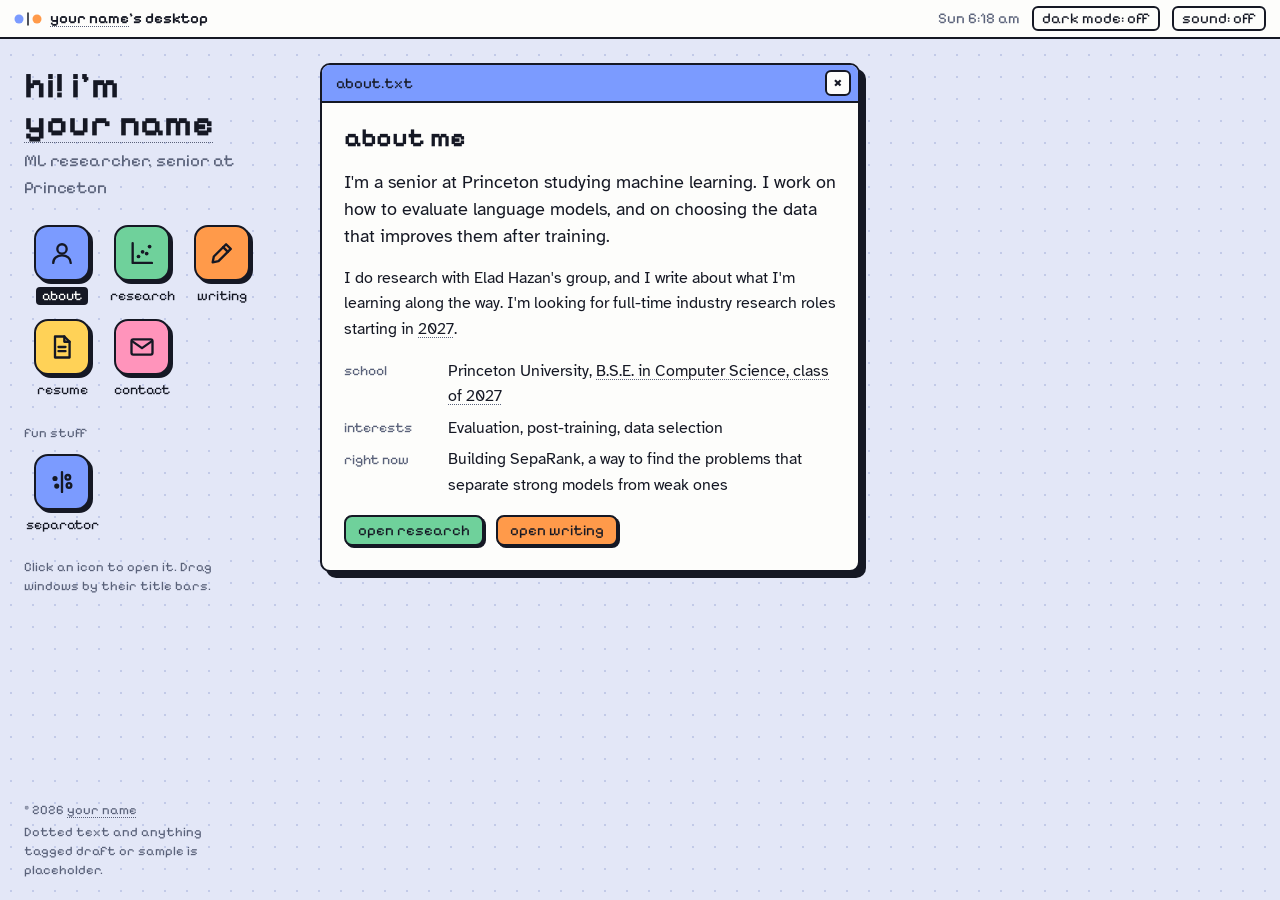
==== index.html @ 350a51b6 "Add files via upload" ====
<!DOCTYPE html>
<html lang="en">
<head>
<meta charset="utf-8">
<meta name="viewport" content="width=device-width, initial-scale=1">
<title>Personal research site</title>
<link rel="preconnect" href="https://fonts.googleapis.com">
<link rel="preconnect" href="https://fonts.gstatic.com" crossorigin>
<link href="https://fonts.googleapis.com/css2?family=Atkinson+Hyperlegible:ital,wght@0,400;0,700;1,400&family=Pixelify+Sans:wght@400..700&display=swap" rel="stylesheet">
<style>
:root {
  /* Plan: a small desktop. A menu bar on top, app icons down the left of a dotted
     wallpaper, and each section opens as a window you can drag, stack and close.
     Pixel type for the desktop's own chrome, a plain readable face inside windows.
     Chunky outlines and hard shadows; one tint per app. On phones the windows
     stack in a single column instead of floating. */
  --wall: #e3e7f7;
  --dot: #c2cae8;
  --window: #fdfdfb;
  --surface: #eceef7;
  --ink: #151824;
  --muted: #5a627a;
  --rule: #d6daea;
  --line: #151824;
  --shadow: #151824;
  /* App tints, the same in both themes; text on them is always --on-tint. */
  --blue: #7b9bff;
  --orange: #ff9a4a;
  --green: #6fd19b;
  --yellow: #ffd257;
  --pink: #ff94bb;
  --on-tint: #151824;
  --font-ui: "Pixelify Sans", ui-monospace, "SF Mono", Menlo, Consolas, monospace;
  --font-body: "Atkinson Hyperlegible", "Segoe UI", system-ui, -apple-system, sans-serif;
  --font-mono: ui-monospace, "SF Mono", Menlo, Consolas, monospace;
  color-scheme: light;
}
@media (prefers-color-scheme: dark) {
  :root:not([data-theme="light"]) {
    --wall: #14172b;
    --dot: #272c49;
    --window: #1e2238;
    --surface: #2a2f4b;
    --ink: #eceefa;
    --muted: #a5acc8;
    --rule: #363c5c;
    --line: #8a93c4;
    --shadow: #070916;
    color-scheme: dark;
  }
}
:root[data-theme="dark"] {
  --wall: #14172b;
  --dot: #272c49;
  --window: #1e2238;
  --surface: #2a2f4b;
  --ink: #eceefa;
  --muted: #a5acc8;
  --rule: #363c5c;
  --line: #8a93c4;
  --shadow: #070916;
  color-scheme: dark;
}

*, *::before, *::after { box-sizing: border-box; }
html { -webkit-text-size-adjust: 100%; }
body {
  margin: 0;
  min-height: 100%;
  display: flex;
  flex-direction: column;
  background-color: var(--wall);
  background-image: radial-gradient(var(--dot) 1.2px, transparent 1.4px);
  background-size: 22px 22px;
  color: var(--ink);
  font-family: var(--font-body);
  font-size: 1rem;
  line-height: 1.6;
}
[hidden] { display: none !important; }
h1, h2, h3 { margin: 0; text-wrap: balance; }
p { margin: 0; }
a { color: var(--ink); text-decoration: underline; text-decoration-color: var(--tint, var(--blue)); text-decoration-thickness: 2px; text-underline-offset: 0.2em; }
a:hover { text-decoration-thickness: 3px; }
a:focus-visible, button:focus-visible { outline: 3px solid var(--blue); outline-offset: 2px; border-radius: 4px; }
.ph { text-decoration: underline dotted var(--muted); text-decoration-thickness: 1px; text-underline-offset: 0.2em; }

/* ---------- Menu bar ---------- */
.menubar {
  flex: none;
  display: flex;
  flex-wrap: wrap;
  align-items: center;
  justify-content: space-between;
  gap: 0.375rem 1rem;
  padding: 0.375rem 0.875rem;
  background: var(--window);
  border-bottom: 2px solid var(--line);
  font-family: var(--font-ui);
  font-size: 0.9375rem;
  line-height: 1.4;
}
.menubar-left { display: flex; align-items: center; gap: 0.5rem; font-weight: 600; }
.menubar-right { display: flex; flex-wrap: wrap; align-items: center; gap: 0.375rem 0.75rem; }
.mark { flex: none; display: block; }
.mark .weak { fill: var(--blue); }
.mark .strong { fill: var(--orange); }
.mark line { stroke: var(--ink); stroke-width: 1.5; }
.clock { display: none; color: var(--muted); font-variant-numeric: tabular-nums; }
.toggle {
  font: inherit;
  color: var(--ink);
  background: var(--window);
  border: 2px solid var(--line);
  border-radius: 6px;
  padding: 0 0.5rem;
  cursor: pointer;
}
.toggle[aria-pressed="true"] { background: var(--yellow); color: var(--on-tint); }

/* ---------- Desktop ---------- */
.desktop { flex: 1 0 auto; display: flex; flex-direction: column; gap: 1.25rem; padding-bottom: 2rem; }
.home { order: -100000; display: flex; flex-direction: column; gap: 1.5rem; padding: 1.5rem 1.25rem 0.25rem; }
.hello { display: flex; flex-direction: column; gap: 0.25rem; }
.hello h1 { font-family: var(--font-ui); font-size: 2.25rem; font-weight: 700; line-height: 1.05; }
.hello p { font-family: var(--font-ui); font-size: 1.0625rem; color: var(--muted); }
.icon-group { display: flex; flex-direction: column; gap: 0.625rem; }
.group-label { font-family: var(--font-ui); font-size: 0.8125rem; color: var(--muted); }
.icons { display: grid; grid-template-columns: repeat(3, 4.75rem); gap: 0.875rem 0.25rem; }
.icon {
  display: flex;
  flex-direction: column;
  align-items: center;
  gap: 0.375rem;
  text-decoration: none;
  font-family: var(--font-ui);
  font-size: 0.875rem;
  line-height: 1.3;
}
.icon-tile {
  width: 3.5rem;
  height: 3.5rem;
  display: grid;
  place-items: center;
  background: var(--tint);
  color: var(--on-tint);
  border: 2px solid var(--line);
  border-radius: 14px;
  box-shadow: 3px 3px 0 var(--shadow);
  transition: transform 80ms, box-shadow 80ms;
}
.icon-tile svg { display: block; fill: none; stroke: currentColor; stroke-width: 2; stroke-linecap: round; stroke-linejoin: round; }
.icon-tile svg .solid { fill: currentColor; stroke: none; }
.icon:hover .icon-tile { transform: translate(-1px, -1px); box-shadow: 4px 4px 0 var(--shadow); }
.icon:active .icon-tile { transform: translate(2px, 2px); box-shadow: 1px 1px 0 var(--shadow); }
.icon-label { padding: 0 0.375rem; border-radius: 4px; }
.icon.is-open .icon-label { background: var(--ink); color: var(--window); }
.hint, .home-foot { font-family: var(--font-ui); font-size: 0.8125rem; line-height: 1.45; color: var(--muted); }
.home-foot { display: flex; flex-direction: column; gap: 0.25rem; }
.desk-only { display: none; }

.t-blue { --tint: var(--blue); }
.t-orange { --tint: var(--orange); }
.t-green { --tint: var(--green); }
.t-yellow { --tint: var(--yellow); }
.t-pink { --tint: var(--pink); }

/* ---------- Windows ---------- */
.window {
  flex: none;
  display: flex;
  flex-direction: column;
  margin: 0 1rem;
  background: var(--window);
  border: 2px solid var(--line);
  border-radius: 10px;
  box-shadow: 5px 5px 0 var(--shadow);
  overflow: hidden;
  scroll-margin-top: 0.75rem;
}
.window:focus { outline: none; }
.titlebar {
  flex: none;
  display: flex;
  align-items: center;
  justify-content: space-between;
  gap: 0.75rem;
  padding: 0.3125rem 0.4375rem 0.3125rem 0.875rem;
  background: var(--surface);
  color: var(--muted);
  border-bottom: 2px solid var(--line);
  font-family: var(--font-ui);
  font-size: 0.9375rem;
  line-height: 1.4;
  user-select: none;
  -webkit-user-select: none;
}
.window.is-active .titlebar { background: var(--tint, var(--blue)); color: var(--on-tint); }
.titlebar-title { min-width: 0; overflow-wrap: anywhere; }
.close {
  flex: none;
  width: 1.625rem;
  height: 1.625rem;
  display: grid;
  place-items: center;
  font-family: var(--font-ui);
  font-size: 1rem;
  font-weight: 700;
  line-height: 1;
  color: var(--ink);
  background: var(--window);
  border: 2px solid var(--line);
  border-radius: 6px;
  cursor: pointer;
}
.close:hover { background: var(--pink); color: var(--on-tint); }
.window-body {
  min-height: 0;
  overflow: auto;
  display: flex;
  flex-direction: column;
  gap: 1rem;
  padding: 1.25rem 1.375rem 1.5rem;
}
@keyframes pop { from { transform: scale(0.96); } to { transform: scale(1); } }
.window.pop { animation: pop 140ms ease-out; }

/* Inside windows */
.win-title { font-family: var(--font-ui); font-size: 1.625rem; font-weight: 700; line-height: 1.15; }
.lede { font-size: 1.125rem; line-height: 1.5; }
.meta { font-family: var(--font-ui); font-size: 0.875rem; line-height: 1.4; color: var(--muted); font-variant-numeric: tabular-nums; }
.section-label { font-family: var(--font-ui); font-size: 0.875rem; font-weight: 600; color: var(--muted); margin-top: 0.5rem; }
.tag {
  display: inline-block;
  font-family: var(--font-ui);
  font-size: 0.75rem;
  font-weight: 400;
  line-height: 1.4;
  color: var(--on-tint);
  background: var(--yellow);
  border-radius: 4px;
  padding: 0 0.375rem;
  vertical-align: 0.15em;
  margin-left: 0.25rem;
}
.facts { display: grid; grid-template-columns: 5.5rem minmax(0, 1fr); gap: 0.375rem 1rem; margin: 0; }
.facts dt { font-family: var(--font-ui); font-size: 0.875rem; color: var(--muted); padding-top: 0.1em; }
.facts dd { margin: 0; }
.entries { list-style: none; margin: 0; padding: 0; display: flex; flex-direction: column; }
.entry { display: flex; flex-direction: column; gap: 0.25rem; padding: 0.875rem 0; border-top: 2px dotted var(--rule); }
.entry:last-child { padding-bottom: 0; }
.entry-title { font-size: 1.0625rem; font-weight: 700; line-height: 1.35; }
.entry-text { color: var(--muted); line-height: 1.5; }
.entry ul { margin: 0.125rem 0 0; padding-left: 1.125rem; display: flex; flex-direction: column; gap: 0.25rem; line-height: 1.5; }
.entry-links { display: flex; flex-wrap: wrap; gap: 0.25rem 1rem; font-family: var(--font-ui); font-size: 0.875rem; color: var(--muted); }
.actions { display: flex; flex-wrap: wrap; align-items: center; gap: 0.625rem 0.75rem; }
.btn {
  display: inline-block;
  font-family: var(--font-ui);
  font-size: 0.9375rem;
  line-height: 1.4;
  color: var(--on-tint);
  background: var(--tint);
  border: 2px solid var(--line);
  border-radius: 8px;
  box-shadow: 2px 2px 0 var(--shadow);
  padding: 0.1875rem 0.75rem;
  text-decoration: none;
  cursor: pointer;
}
.btn:active { transform: translate(2px, 2px); box-shadow: none; }
.email { font-family: var(--font-mono); font-size: 1rem; overflow-wrap: anywhere; }

/* Posts */
.prose { display: flex; flex-direction: column; gap: 1rem; font-size: 1.0625rem; max-width: 38rem; }
.prose h2 { font-family: var(--font-ui); font-size: 1.25rem; font-weight: 700; line-height: 1.25; margin-top: 0.5rem; }
.prose ul, .prose ol { margin: 0; padding-left: 1.25rem; display: flex; flex-direction: column; gap: 0.25rem; }
.prose blockquote { margin: 0; padding-left: 1rem; border-left: 3px solid var(--tint); font-style: italic; }
.prose code { font-family: var(--font-mono); font-size: 0.875em; background: var(--surface); padding: 0.1em 0.35em; border-radius: 4px; }
.prose pre { margin: 0; padding: 0.875rem 1rem; background: var(--surface); border: 2px solid var(--rule); border-radius: 8px; overflow-x: auto; font-size: 0.8125rem; line-height: 1.6; }
.prose pre code { background: none; padding: 0; font-size: inherit; }

/* Separation plot */
.figure { margin: 0; display: flex; flex-direction: column; gap: 0.75rem; }
.figure canvas { display: block; width: 100%; height: 220px; }
.figure figcaption { color: var(--muted); line-height: 1.5; }
.legend { display: flex; flex-wrap: wrap; gap: 0.25rem 1rem; font-family: var(--font-ui); font-size: 0.875rem; color: var(--muted); list-style: none; margin: 0; padding: 0; }
.legend li { display: flex; align-items: center; gap: 0.375rem; }
.legend li::before { content: ""; width: 0.625rem; height: 0.625rem; border-radius: 50%; background: var(--blue); }
.legend li.strong::before { background: var(--orange); }

/* ---------- Wide screens: windows float ---------- */
@media (min-width: 760px) {
  html, body { height: 100%; }
  .desktop { flex: 1 1 0; min-height: 0; position: relative; display: block; padding: 0; overflow: hidden; }
  .clock { display: inline; }
  .home { position: absolute; top: 0; left: 0; bottom: 0; width: 17rem; padding: 1.75rem 1.5rem 1.25rem; }
  .home-foot { margin-top: auto; }
  .desk-only { display: inline; }
  .window { position: absolute; top: 28px; left: 300px; width: 540px; margin: 0; box-shadow: 6px 6px 0 var(--shadow); }
  .titlebar { cursor: grab; touch-action: none; }
  .titlebar:active { cursor: grabbing; }
}
@media (prefers-reduced-motion: reduce) {
  .window.pop { animation: none; }
  .icon-tile { transition: none; }
}
</style>
</head>
<body>

<header class="menubar">
  <div class="menubar-left">
    <svg class="mark" width="28" height="14" viewBox="0 0 28 14" aria-hidden="true">
      <circle class="weak" cx="5" cy="7" r="4.5"/>
      <line x1="14" y1="0.5" x2="14" y2="13.5"/>
      <circle class="strong" cx="23" cy="7" r="4.5"/>
    </svg>
    <span><span class="ph">your name</span>'s desktop</span>
  </div>
  <div class="menubar-right">
    <span class="clock" id="clock"></span>
    <button class="toggle" id="theme-toggle" type="button" aria-pressed="false">dark mode: <span data-state>off</span></button>
    <button class="toggle" id="sound-toggle" type="button" aria-pressed="false">sound: <span data-state>off</span></button>
  </div>
</header>

<main class="desktop" id="desktop">

  <!-- ============ HOME: greeting and app icons ============ -->
  <div class="home">
    <div class="hello">
      <h1>hi! i'm <span class="ph">your name</span></h1>
      <p>ML researcher, senior at Princeton</p>
    </div>

    <nav class="icons" aria-label="Open a window">
      <a class="icon t-blue" href="#about" data-open="about">
        <span class="icon-tile"><svg width="28" height="28" viewBox="0 0 24 24" aria-hidden="true"><circle cx="12" cy="8.5" r="4"/><path d="M4.5 20.5c0-4 3.4-6.5 7.5-6.5s7.5 2.5 7.5 6.5"/></svg></span>
        <span class="icon-label">about</span>
      </a>
      <a class="icon t-green" href="#research" data-open="research">
        <span class="icon-tile"><svg width="28" height="28" viewBox="0 0 24 24" aria-hidden="true"><path d="M4 3.5v17h16.5"/><circle class="solid" cx="9" cy="15" r="1.6"/><circle class="solid" cx="12.5" cy="11" r="1.6"/><circle class="solid" cx="16" cy="12.5" r="1.6"/><circle class="solid" cx="18.5" cy="6.5" r="1.6"/></svg></span>
        <span class="icon-label">research</span>
      </a>
      <a class="icon t-orange" href="#writing" data-open="writing">
        <span class="icon-tile"><svg width="28" height="28" viewBox="0 0 24 24" aria-hidden="true"><path d="M15.5 4.5l4 4L9 19l-5 1 1-5z"/><path d="M13 7l4 4"/></svg></span>
        <span class="icon-label">writing</span>
      </a>
      <a class="icon t-yellow" href="#resume" data-open="resume">
        <span class="icon-tile"><svg width="28" height="28" viewBox="0 0 24 24" aria-hidden="true"><path d="M6 3h8l4.5 4.5V21H6z"/><path d="M14 3v4.5h4.5"/><path d="M9 12h6M9 15.5h6"/></svg></span>
        <span class="icon-label">resume</span>
      </a>
      <a class="icon t-pink" href="#contact" data-open="contact">
        <span class="icon-tile"><svg width="28" height="28" viewBox="0 0 24 24" aria-hidden="true"><rect x="3" y="5.5" width="18" height="13" rx="1.5"/><path d="M3.5 7l8.5 6 8.5-6"/></svg></span>
        <span class="icon-label">contact</span>
      </a>
    </nav>

    <div class="icon-group">
      <p class="group-label">fun stuff</p>
      <nav class="icons" aria-label="Open something fun">
        <a class="icon t-blue" href="#separator" data-open="separator">
          <span class="icon-tile"><svg width="28" height="28" viewBox="0 0 24 24" aria-hidden="true"><circle class="solid" cx="6" cy="9" r="2.2"/><circle class="solid" cx="7.5" cy="15.5" r="2.2"/><path d="M12 3.5v17"/><circle cx="17" cy="8" r="2"/><circle cx="18" cy="15" r="2"/></svg></span>
          <span class="icon-label">separator</span>
        </a>
      </nav>
    </div>

    <p class="hint">Click an icon to open it.<span class="desk-only"> Drag windows by their title bars.</span></p>

    <footer class="home-foot">
      <p>© 2026 <span class="ph">your name</span></p>
      <p>Dotted text and anything tagged draft or sample is placeholder.</p>
    </footer>
  </div>

  <!-- ============ WINDOWS ============
       Each <section class="window"> is one window. data-window is its name (and its link,
       like #research), data-title is the text in its title bar, and data-x / data-y / data-w
       are where it first opens on a wide screen. -->

  <section class="window t-blue" data-window="about" data-title="about.txt" data-x="320" data-y="24" data-w="540">
    <h2 class="win-title">about me</h2>
    <p class="lede">I'm a senior at Princeton studying machine learning. I work on how to evaluate language models, and on choosing the data that improves them after training.</p>
    <p>I do research with Elad Hazan's group, and I write about what I'm learning along the way. I'm looking for full-time industry research roles starting in <span class="ph">2027</span>.</p>
    <dl class="facts">
      <dt>school</dt>
      <dd>Princeton University, <span class="ph">B.S.E. in Computer Science, class of 2027</span></dd>
      <dt>interests</dt>
      <dd>Evaluation, post-training, data selection</dd>
      <dt>right now</dt>
      <dd>Building SepaRank, a way to find the problems that separate strong models from weak ones</dd>
    </dl>
    <p class="actions">
      <a class="btn t-green" href="#research" data-open="research">open research</a>
      <a class="btn t-orange" href="#writing" data-open="writing">open writing</a>
    </p>
  </section>

  <!-- To add a project or paper, copy one <li class="entry"> block and edit it. -->
  <section class="window t-green" data-window="research" data-title="research" data-x="384" data-y="100" data-w="600">
    <h2 class="win-title">research</h2>
    <p>I'm interested in evaluation and post-training: how we measure what a model can do, and how we pick the data that makes it better.</p>
    <ul class="entries">
      <li class="entry">
        <p class="meta">2026, ongoing</p>
        <h3 class="entry-title">SepaRank: ranking problems by how well they separate models <span class="tag">draft</span></h3>
        <p class="meta"><span class="ph">Your Name</span>, advised by Elad Hazan · Princeton University</p>
        <p class="entry-text">A proposer model writes problems, and each one is scored by how sharply it separates stronger models from weaker ones. I'm testing whether fine-tuning a small open-weight model on the high-separation problems beats fine-tuning on randomly chosen ones.</p>
        <p class="entry-links"><span class="ph">writeup</span><span class="ph">code</span><a href="#separator" data-open="separator">see it move</a></p>
      </li>
      <li class="entry">
        <p class="meta"><span class="ph">2027</span></p>
        <h3 class="entry-title"><span class="ph">Senior thesis title</span> <span class="tag">draft</span></h3>
        <p class="meta"><span class="ph">Your Name</span> · Senior thesis, Princeton University</p>
        <p class="entry-text"><span class="ph">One or two sentences on the question, what you did, and what you found.</span></p>
        <p class="entry-links"><span class="ph">pdf</span><span class="ph">code</span></p>
      </li>
    </ul>
  </section>

  <!-- The list fills itself in from the <article data-post> blocks further down. -->
  <section class="window t-orange" data-window="writing" data-title="writing" data-x="416" data-y="138" data-w="560">
    <h2 class="win-title">writing</h2>
    <p>Notes on AI research, mostly evaluation, training data, and things I got wrong the first time.</p>
    <ul class="entries" data-post-list></ul>
  </section>

  <section class="window t-yellow" data-window="resume" data-title="resume" data-x="352" data-y="62" data-w="620">
    <h2 class="win-title">resume</h2>
    <p class="meta">Last updated November 2026</p>

    <h3 class="section-label">education</h3>
    <ul class="entries">
      <li class="entry">
        <p class="meta"><span class="ph">2023 to 2027</span></p>
        <p class="entry-title">Princeton University</p>
        <p class="entry-text"><span class="ph">B.S.E. in Computer Science</span>. <span class="ph">Relevant coursework, honors, GPA if you want it shown.</span></p>
      </li>
    </ul>

    <h3 class="section-label">research</h3>
    <ul class="entries">
      <li class="entry">
        <p class="meta"><span class="ph">2026 to now</span></p>
        <p class="entry-title">Undergraduate researcher, Hazan group <span class="tag">draft</span></p>
        <p class="entry-text">Princeton University, advised by Elad Hazan</p>
        <ul>
          <li>Designed SepaRank, a method that scores generated problems by how well they separate strong models from weak ones.</li>
          <li>Running fine-tuning experiments that compare high-separation problems against a random baseline on a small open-weight model.</li>
        </ul>
      </li>
    </ul>

    <h3 class="section-label">experience</h3>
    <ul class="entries">
      <li class="entry">
        <p class="meta"><span class="ph">Summer 2026</span></p>
        <p class="entry-title"><span class="ph">Role, Company</span> <span class="tag">draft</span></p>
        <ul>
          <li><span class="ph">What you built and what it changed, with a number if you have one.</span></li>
          <li><span class="ph">A second line only if it adds something new.</span></li>
        </ul>
      </li>
    </ul>

    <h3 class="section-label">skills</h3>
    <dl class="facts">
      <dt>languages</dt>
      <dd><span class="ph">Python, C++, SQL</span></dd>
      <dt>ML</dt>
      <dd><span class="ph">PyTorch, fine-tuning open-weight models, evaluation harnesses</span></dd>
    </dl>
  </section>

  <section class="window t-pink" data-window="contact" data-title="contact" data-x="640" data-y="214" data-w="420">
    <h2 class="win-title">say hi</h2>
    <p>The best way to reach me is email. I'm happy to talk about research, roles, or anything I've written.</p>
    <p class="email" id="email-text"><span class="ph">you@princeton.edu</span></p>
    <p class="actions">
      <button class="btn" id="copy-email" type="button">copy email</button>
      <span class="meta" id="copy-status" role="status"></span>
    </p>
    <dl class="facts">
      <dt>elsewhere</dt>
      <dd><span class="ph">GitHub</span> · <span class="ph">Google Scholar</span> · <span class="ph">LinkedIn</span></dd>
    </dl>
  </section>

  <section class="window t-blue" data-window="separator" data-title="separator.app" data-x="448" data-y="176" data-w="580">
    <h2 class="win-title">what a good problem does</h2>
    <figure class="figure">
      <canvas id="sep-canvas" role="img" aria-label="A strip plot. Each dot is a model, placed by its score on one problem. The dots start mixed together, then the weak models move to the low end and the strong models to the high end."></canvas>
      <figcaption>One dot per model, placed by its score on a single problem. A weak problem leaves everyone mixed together. A good one pulls the two groups apart, and that gap is what SepaRank ranks by.</figcaption>
    </figure>
    <div class="actions">
      <button class="btn" id="sep-replay" type="button">mix them again</button>
      <ul class="legend">
        <li>weak models</li>
        <li class="strong">strong models</li>
      </ul>
    </div>
  </section>

  <!-- ============ BLOG POSTS ============
       To publish a post, copy one <article> block, then change:
         data-post     a short name with letters, digits and hyphens (it becomes the link
                       and the window's file name)
         data-date     YYYY-MM-DD
         data-summary  the one line shown in the writing window
       Write the post inside <div class="prose">. Newest posts sort to the top by date.
       Remove data-sample when the post is real. -->

  <article class="window t-orange" data-post="why-this-blog" data-date="2026-11-23" data-sample
           data-summary="What I plan to write about here, and why I'm doing it in public.">
    <h2 class="win-title">Why I'm starting this blog</h2>
    <div class="prose">
      <p>This is a sample post. Replace it with your own first post.</p>
      <p>A good opener says what you'll write about and who it's for. For a research blog that could be experiment notes, paper readings, or the questions you keep coming back to.</p>
      <p>Keep the first one short. The second post is the hard one.</p>
    </div>
  </article>

  <article class="window t-orange" data-post="formatting-sample" data-date="2026-11-20" data-sample
           data-summary="Headings, lists, quotes and code, so you can see how a post will look.">
    <h2 class="win-title">A formatting sample</h2>
    <div class="prose">
      <p>This sample shows everything a post can contain. Paragraphs are set for reading, with <a href="#research" data-open="research">links</a>, <em>emphasis</em> and inline code like <code>model.eval()</code>.</p>

      <h2>A section heading</h2>
      <p>Lists work for steps or short sets of points:</p>
      <ul>
        <li>State the question in one sentence.</li>
        <li>Show the baseline before the result.</li>
        <li>Say what the experiment does not show.</li>
      </ul>

      <blockquote><p>Quotes sit behind a colored rule, in italics.</p></blockquote>

      <h2>Code</h2>
      <p>Code blocks scroll sideways and never break the window:</p>
<pre><code>def separation(scores_strong, scores_weak):
    """How much better strong models do on one problem."""
    return scores_strong.mean() - scores_weak.mean()

ranked = sorted(problems, key=lambda p: separation(*p.scores), reverse=True)</code></pre>
      <p>That's the whole toolkit.</p>
    </div>
  </article>

</main>

<script>
/* ---------- The desktop: posts, windows, menu bar ---------- */
(function () {
  var desk = document.getElementById('desktop');
  var wide = window.matchMedia('(min-width: 760px)');
  var MONTHS = ['Jan', 'Feb', 'Mar', 'Apr', 'May', 'Jun', 'Jul', 'Aug', 'Sep', 'Oct', 'Nov', 'Dec'];
  function formatDate(iso) {
    var p = iso.split('-');
    return MONTHS[Number(p[1]) - 1] + ' ' + Number(p[2]) + ', ' + p[0];
  }
  function clamp(x, a, b) { return x < a ? a : x > b ? b : x; }
  function el(tag, className, text) {
    var node = document.createElement(tag);
    if (className) node.className = className;
    if (text != null) node.textContent = text;
    return node;
  }

  /* Sound: tiny synthesized blips, off until the visitor turns them on. */
  var audio = null, soundOn = false;
  function tone(freq, start, length) {
    var osc = audio.createOscillator(), gain = audio.createGain(), t = audio.currentTime + start;
    osc.type = 'square';
    osc.frequency.value = freq;
    gain.gain.setValueAtTime(0.03, t);
    gain.gain.exponentialRampToValueAtTime(0.0001, t + length);
    osc.connect(gain); gain.connect(audio.destination);
    osc.start(t); osc.stop(t + length + 0.02);
  }
  function blip(kind) {
    if (!soundOn || !audio) return;
    try {
      if (kind === 'open') { tone(523, 0, 0.07); tone(784, 0.06, 0.09); }
      else if (kind === 'close') { tone(659, 0, 0.06); tone(440, 0.05, 0.09); }
      else tone(660, 0, 0.05);
    } catch (e) {}
  }

  /* Posts become windows named post-<name>, and fill the writing list. */
  var posts = Array.prototype.slice.call(document.querySelectorAll('article[data-post]')).map(function (node, i) {
    var slug = node.getAttribute('data-post');
    var title = node.querySelector('.win-title');
    node.setAttribute('data-window', 'post-' + slug);
    node.setAttribute('data-title', slug + '.txt');
    node.setAttribute('data-x', 480 + (i % 4) * 32);
    node.setAttribute('data-y', 43 + (i % 4) * 38);
    node.setAttribute('data-w', 620);
    var date = el('p', 'meta', formatDate(node.getAttribute('data-date')));
    title.parentNode.insertBefore(date, title.nextSibling);
    return {
      slug: slug,
      date: node.getAttribute('data-date'),
      title: title.textContent,
      summary: node.getAttribute('data-summary') || '',
      sample: node.hasAttribute('data-sample')
    };
  }).sort(function (a, b) { return a.date < b.date ? 1 : a.date > b.date ? -1 : 0; });

  Array.prototype.forEach.call(document.querySelectorAll('[data-post-list]'), function (list) {
    posts.forEach(function (post) {
      var li = el('li', 'entry');
      li.appendChild(el('p', 'meta', formatDate(post.date)));
      var title = el('p', 'entry-title');
      var link = el('a', null, post.title);
      link.href = '#post-' + post.slug;
      link.setAttribute('data-open', 'post-' + post.slug);
      title.appendChild(link);
      if (post.sample) { title.appendChild(document.createTextNode(' ')); title.appendChild(el('span', 'tag', 'sample')); }
      li.appendChild(title);
      li.appendChild(el('p', 'entry-text', post.summary));
      list.appendChild(li);
    });
  });

  /* Give every window a title bar with a close button. */
  var windows = Array.prototype.slice.call(document.querySelectorAll('.window'));
  var byName = {};
  var zTop = 10, openCount = 0;

  windows.forEach(function (win) {
    var name = win.getAttribute('data-window');
    var titleText = win.getAttribute('data-title') || name;
    byName[name] = win;

    var body = el('div', 'window-body');
    while (win.firstChild) body.appendChild(win.firstChild);
    var bar = el('header', 'titlebar');
    bar.appendChild(el('span', 'titlebar-title', titleText));
    var close = el('button', 'close', '×');
    close.type = 'button';
    close.setAttribute('aria-label', 'Close ' + titleText);
    bar.appendChild(close);
    win.appendChild(bar);
    win.appendChild(body);
    win.setAttribute('role', 'region');
    win.setAttribute('aria-label', titleText);
    win.tabIndex = -1;
    win.hidden = true;

    close.addEventListener('click', function () { closeWindow(win); });
    win.addEventListener('pointerdown', function () { bringToFront(win); });

    // Drag by the title bar (wide screens only).
    bar.addEventListener('pointerdown', function (e) {
      if (!wide.matches || e.target === close || e.button > 0) return;
      var box = win.getBoundingClientRect(), area = desk.getBoundingClientRect();
      var dx = e.clientX - box.left, dy = e.clientY - box.top;
      try { bar.setPointerCapture(e.pointerId); } catch (err) {}
      function move(ev) {
        win._x = clamp(ev.clientX - area.left - dx, 80 - box.width, area.width - 80);
        win._y = clamp(ev.clientY - area.top - dy, 0, area.height - 40);
        win.style.left = win._x + 'px';
        win.style.top = win._y + 'px';
      }
      function end() {
        bar.removeEventListener('pointermove', move);
        bar.removeEventListener('pointerup', end);
        bar.removeEventListener('pointercancel', end);
        layout(win);
      }
      bar.addEventListener('pointermove', move);
      bar.addEventListener('pointerup', end);
      bar.addEventListener('pointercancel', end);
    });
  });

  // Position and size a window for the current screen.
  function layout(win) {
    if (!wide.matches) {
      win.style.left = win.style.top = win.style.width = win.style.maxHeight = '';
      return;
    }
    var areaW = desk.clientWidth, areaH = desk.clientHeight;
    var w = Math.min(Number(win.getAttribute('data-w')) || 540, areaW - 290);
    if (win._x == null) {
      win._x = clamp(Number(win.getAttribute('data-x')) || 320, 274, Math.max(274, areaW - w - 16));
      win._y = Math.min(Number(win.getAttribute('data-y')) || 28, Math.max(8, areaH - 280));
    }
    win.style.width = w + 'px';
    win.style.left = win._x + 'px';
    win.style.top = win._y + 'px';
    win.style.maxHeight = Math.max(220, areaH - win._y - 14) + 'px';
  }

  function bringToFront(win) {
    win.style.zIndex = ++zTop;
    windows.forEach(function (w) { w.classList.toggle('is-active', w === win); });
  }

  function markIcons() {
    Array.prototype.forEach.call(document.querySelectorAll('.icon[data-open]'), function (icon) {
      var win = byName[icon.getAttribute('data-open')];
      icon.classList.toggle('is-open', !!win && !win.hidden);
    });
  }

  function openWindow(name, quiet) {
    var win = byName[name];
    if (!win) return false;
    var wasClosed = win.hidden;
    win.hidden = false;
    win.style.order = -(++openCount);     // on phones, the newest window sits on top
    layout(win);
    bringToFront(win);
    markIcons();
    if (wasClosed) {
      win.classList.remove('pop');
      void win.offsetWidth;
      win.classList.add('pop');
      if (!quiet) blip('open');
    }
    if (!quiet) {
      if (!wide.matches) win.scrollIntoView({ block: 'start' });
      win.focus({ preventScroll: true });
    }
    return true;
  }

  function closeWindow(win) {
    win.hidden = true;
    win.classList.remove('is-active');
    blip('close');
    var rest = windows.filter(function (w) { return !w.hidden; })
      .sort(function (a, b) { return (Number(b.style.zIndex) || 0) - (Number(a.style.zIndex) || 0); });
    if (rest[0]) bringToFront(rest[0]);
    markIcons();
  }

  // Icons and in-window links open windows.
  document.addEventListener('click', function (e) {
    var trigger = e.target.closest ? e.target.closest('[data-open]') : null;
    if (!trigger) return;
    var name = trigger.getAttribute('data-open');
    if (!byName[name]) return;
    e.preventDefault();
    openWindow(name);
    if (location.hash !== '#' + name) location.hash = name;
  });
  window.addEventListener('hashchange', function () {
    var name = location.hash.replace('#', '');
    var win = byName[name];
    if (win && win.hidden) openWindow(name);
  });
  document.addEventListener('keydown', function (e) {
    if (e.key !== 'Escape') return;
    var active = windows.filter(function (w) { return !w.hidden && w.classList.contains('is-active'); })[0];
    if (active) closeWindow(active);
  });

  function relayoutAll() { windows.forEach(function (w) { if (!w.hidden) layout(w); }); }
  window.addEventListener('resize', relayoutAll);

  // Start with the about window open, plus whichever window the link names.
  openWindow('about', true);
  var linked = location.hash.replace('#', '');
  if (linked && linked !== 'about') openWindow(linked, true);

  /* Menu bar: clock, dark mode, sound. */
  var clock = document.getElementById('clock');
  function tick() {
    var now = new Date();
    var days = ['Sun', 'Mon', 'Tue', 'Wed', 'Thu', 'Fri', 'Sat'];
    var h = now.getHours(), m = now.getMinutes();
    clock.textContent = days[now.getDay()] + ' ' + (h % 12 || 12) + ':' + (m < 10 ? '0' : '') + m + (h < 12 ? ' am' : ' pm');
  }
  tick();
  setInterval(tick, 20000);

  function setToggle(button, on) {
    button.setAttribute('aria-pressed', on ? 'true' : 'false');
    button.querySelector('[data-state]').textContent = on ? 'on' : 'off';
  }
  function remember(key, value) { try { localStorage.setItem(key, value); } catch (e) {} }
  function recall(key) { try { return localStorage.getItem(key); } catch (e) { return null; } }

  var root = document.documentElement;
  var systemDark = window.matchMedia('(prefers-color-scheme: dark)');
  var themeButton = document.getElementById('theme-toggle');
  function isDark() {
    var set = root.getAttribute('data-theme');
    return set ? set === 'dark' : systemDark.matches;
  }
  function syncTheme() { setToggle(themeButton, isDark()); }
  var savedTheme = recall('desktop-theme');
  if (savedTheme === 'dark' || savedTheme === 'light') root.setAttribute('data-theme', savedTheme);
  syncTheme();
  themeButton.addEventListener('click', function () {
    var next = isDark() ? 'light' : 'dark';
    root.setAttribute('data-theme', next);
    remember('desktop-theme', next);
    syncTheme();
    blip('click');
  });
  systemDark.addEventListener('change', syncTheme);
  new MutationObserver(syncTheme).observe(root, { attributes: true, attributeFilter: ['data-theme'] });

  var soundButton = document.getElementById('sound-toggle');
  soundButton.addEventListener('click', function () {
    soundOn = !soundOn;
    if (soundOn && !audio) {
      try {
        var Ctx = window.AudioContext || window.webkitAudioContext;
        audio = new Ctx();
      } catch (e) { audio = null; soundOn = false; }
    }
    if (audio && audio.state === 'suspended') { try { audio.resume(); } catch (e) {} }
    setToggle(soundButton, soundOn);
    blip('open');
  });

  /* Copy the email address. */
  var copyButton = document.getElementById('copy-email');
  var copyStatus = document.getElementById('copy-status');
  copyButton.addEventListener('click', function () {
    var address = document.getElementById('email-text').textContent.trim();
    function say(text) {
      copyStatus.textContent = text;
      setTimeout(function () { copyStatus.textContent = ''; }, 2500);
    }
    try {
      navigator.clipboard.writeText(address).then(
        function () { say('copied'); blip('click'); },
        function () { say("couldn't copy, select the address instead"); }
      );
    } catch (e) { say("couldn't copy, select the address instead"); }
  });
})();

/* ---------- The separation plot ----------
   Each dot is a model placed by its score (0 to 1) on one problem. The dots start
   mixed, then weak models move to the low end and strong models to the high end.
   The bracket on top spans the two group means, and its number is their difference. */
(function () {
  var canvas = document.getElementById('sep-canvas');
  var button = document.getElementById('sep-replay');
  if (!canvas || !canvas.getContext) return;
  var ctx = canvas.getContext('2d');
  var reduceMotion = window.matchMedia('(prefers-reduced-motion: reduce)');

  var W = 0, H = 0, perGroup = 0, seed = 11;
  var dots = [];
  var T = 1;            // 0 = mixed, 1 = separated
  var raf = null, timer = null, visible = false;

  function clamp(x, a, b) { return x < a ? a : x > b ? b : x; }
  function ease(p) { return p < 0.5 ? 4 * p * p * p : 1 - Math.pow(-2 * p + 2, 3) / 2; }
  function makeRandom(s) {
    return function () {
      s = (s + 0x6D2B79F5) | 0;
      var t = Math.imul(s ^ (s >>> 15), 1 | s);
      t = (t + Math.imul(t ^ (t >>> 7), 61 | t)) ^ t;
      return ((t ^ (t >>> 14)) >>> 0) / 4294967296;
    };
  }
  function normal(rand) {
    var u = Math.max(rand(), 1e-9), v = rand();
    return Math.sqrt(-2 * Math.log(u)) * Math.cos(2 * Math.PI * v);
  }

  function build() {
    var rand = makeRandom(seed);
    dots = [];
    for (var g = 0; g < 2; g++) {
      var group = [];
      for (var i = 0; i < perGroup; i++) {
        group.push({
          g: g,
          mixed: clamp(0.5 + normal(rand) * 0.15, 0.08, 0.92),
          apart: g === 1
            ? clamp(0.75 + normal(rand) * 0.075, 0.58, 0.97)
            : clamp(0.25 + normal(rand) * 0.075, 0.03, 0.42),
          yMixed: clamp(normal(rand) * 0.42, -1, 1),
          yApart: clamp(normal(rand) * 0.42, -1, 1),
          delay: rand() * 0.35
        });
      }
      // Center each group on 0.5 while mixed, so the starting separation is exactly zero.
      var mean = group.reduce(function (sum, d) { return sum + d.mixed; }, 0) / group.length;
      group.forEach(function (d) { d.mixed += 0.5 - mean; });
      dots = dots.concat(group);
    }
  }

  function token(name) {
    return getComputedStyle(document.documentElement).getPropertyValue(name).trim();
  }

  function draw() {
    if (!W) return;
    var color = { ink: token('--ink'), muted: token('--muted'), rule: token('--rule'), weak: token('--blue'), strong: token('--orange') };
    var face = token('--font-ui');
    var dpr = window.devicePixelRatio || 1;
    ctx.setTransform(dpr, 0, 0, dpr, 0, 0);
    ctx.clearRect(0, 0, W, H);

    var x0 = 10, x1 = W - 10;
    var top = 50, axisY = H - 30.5;
    var mid = (top + axisY) / 2, half = (axisY - top) / 2 - 8;
    var radius = W < 460 ? 3.5 : 4.5;

    // Axis
    ctx.lineWidth = 2;
    ctx.strokeStyle = color.rule;
    ctx.beginPath();
    ctx.moveTo(x0, axisY); ctx.lineTo(x1, axisY);
    for (var k = 0; k <= 4; k++) {
      var tx = Math.round(x0 + (x1 - x0) * k / 4);
      ctx.moveTo(tx, axisY); ctx.lineTo(tx, axisY + 5);
    }
    ctx.stroke();
    ctx.fillStyle = color.muted;
    ctx.font = '13px ' + face;
    ctx.textBaseline = 'top';
    ctx.textAlign = 'left';
    ctx.fillText('lower score', x0, axisY + 10);
    ctx.textAlign = 'right';
    ctx.fillText('higher score', x1, axisY + 10);

    // Dots
    var sum = [0, 0];
    dots.forEach(function (d) {
      var p = ease(clamp((T - d.delay) / 0.65, 0, 1));
      var score = d.mixed + (d.apart - d.mixed) * p;
      var y = mid + (d.yMixed + (d.yApart - d.yMixed) * p) * half;
      sum[d.g] += score;
      ctx.fillStyle = d.g === 1 ? color.strong : color.weak;
      ctx.beginPath();
      ctx.arc(x0 + score * (x1 - x0), y, radius, 0, Math.PI * 2);
      ctx.fill();
    });

    // Bracket between the two group means, with their difference as the label.
    var meanWeak = sum[0] / perGroup, meanStrong = sum[1] / perGroup;
    var xa = x0 + meanWeak * (x1 - x0), xb = x0 + meanStrong * (x1 - x0);
    var by = 30;
    ctx.strokeStyle = color.ink;
    ctx.lineWidth = 2;
    ctx.beginPath();
    ctx.moveTo(xa, by); ctx.lineTo(xb, by);
    ctx.moveTo(xa, by - 5); ctx.lineTo(xa, by + 5);
    ctx.moveTo(xb, by - 5); ctx.lineTo(xb, by + 5);
    ctx.stroke();

    var gap = Math.max(0, meanStrong - meanWeak);
    var text = 'separation ' + gap.toFixed(2);
    ctx.font = '600 14px ' + face;
    ctx.fillStyle = color.ink;
    ctx.textAlign = 'center';
    ctx.textBaseline = 'bottom';
    var tw = ctx.measureText(text).width;
    ctx.fillText(text, clamp((xa + xb) / 2, x0 + tw / 2, x1 - tw / 2), by - 8);
  }

  function stop() {
    if (raf) { cancelAnimationFrame(raf); raf = null; }
    if (timer) { clearTimeout(timer); timer = null; }
  }

  // Show the dots mixed, hold for a moment, then pull them apart.
  function play() {
    stop();
    T = 0;
    draw();
    if (reduceMotion.matches) {
      timer = setTimeout(function () { T = 1; draw(); }, 900);
      return;
    }
    var hold = 600, duration = 2400, startTime = null;
    function frame(now) {
      if (startTime === null) startTime = now;
      T = clamp((now - startTime - hold) / duration, 0, 1);
      draw();
      raf = T < 1 ? requestAnimationFrame(frame) : null;
    }
    raf = requestAnimationFrame(frame);
  }

  function resize() {
    var w = canvas.clientWidth, h = canvas.clientHeight;
    if (!w || !h) { visible = false; stop(); T = 1; return; }   // the window is closed
    var dpr = window.devicePixelRatio || 1;
    var count = w < 460 ? 40 : 64;
    W = w; H = h;
    canvas.width = Math.round(w * dpr);
    canvas.height = Math.round(h * dpr);
    if (count !== perGroup) { perGroup = count; build(); }
    if (!visible) { visible = true; play(); }                    // replay each time it opens
    else draw();
  }

  if (button) {
    button.addEventListener('click', function () {
      seed += 1;
      build();
      play();
    });
  }

  if ('ResizeObserver' in window) new ResizeObserver(resize).observe(canvas);
  else window.addEventListener('resize', resize);
  resize();

  // Redraw when fonts arrive or the theme changes.
  if (document.fonts && document.fonts.ready) document.fonts.ready.then(draw);
  window.matchMedia('(prefers-color-scheme: dark)').addEventListener('change', draw);
  new MutationObserver(draw).observe(document.documentElement, { attributes: true, attributeFilter: ['data-theme'] });
})();
</script>
</body>
</html>
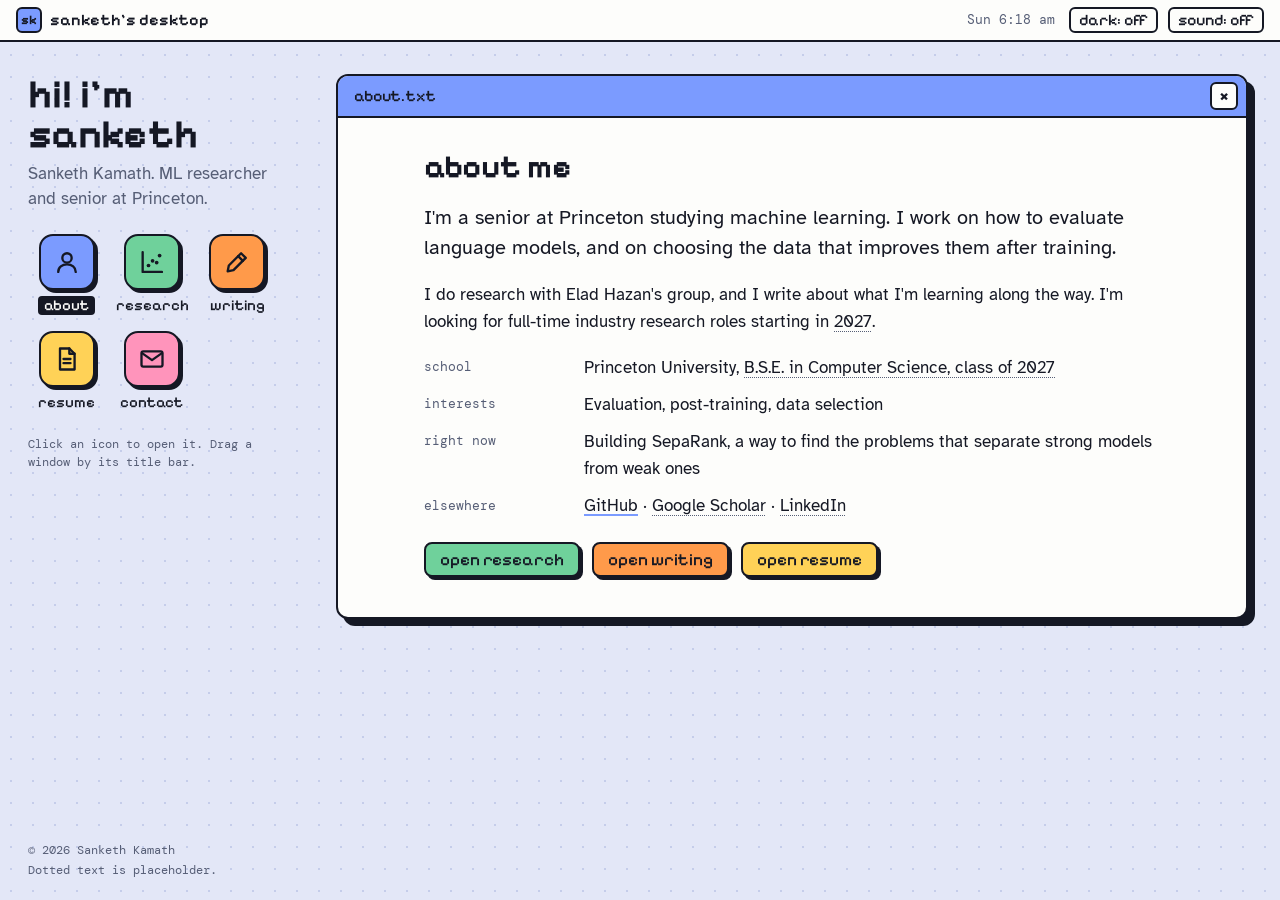
==== commit e67848f0: "Rename index (1).html to index.html" ====
--- a/index.html
+++ b/index.html
@@ -3,24 +3,26 @@
 <head>
 <meta charset="utf-8">
 <meta name="viewport" content="width=device-width, initial-scale=1">
-<title>Personal research site</title>
+<title>Sanketh Kamath</title>
+<meta name="description" content="Sanketh Kamath is an ML researcher and a senior at Princeton. Research, writing and resume.">
 <link rel="preconnect" href="https://fonts.googleapis.com">
 <link rel="preconnect" href="https://fonts.gstatic.com" crossorigin>
-<link href="https://fonts.googleapis.com/css2?family=Atkinson+Hyperlegible:ital,wght@0,400;0,700;1,400&family=Pixelify+Sans:wght@400..700&display=swap" rel="stylesheet">
+<link href="https://fonts.googleapis.com/css2?family=Atkinson+Hyperlegible:ital,wght@0,400;0,700;1,400&family=DM+Mono:wght@400;500&family=Pixelify+Sans:wght@500..700&display=swap" rel="stylesheet">
 <style>
 :root {
-  /* Plan: a small desktop. A menu bar on top, app icons down the left of a dotted
-     wallpaper, and each section opens as a window you can drag, stack and close.
-     Pixel type for the desktop's own chrome, a plain readable face inside windows.
-     Chunky outlines and hard shadows; one tint per app. On phones the windows
-     stack in a single column instead of floating. */
+  /* Plan: a small desktop. Menu bar on top, app icons in a left sidebar on a dotted
+     wallpaper, and each section opens as one large window (most of the screen) that
+     can be dragged and closed. Pixel type only where it is big: the greeting, window
+     headings, title bars, icon labels, buttons. Small text is mono or the body face.
+     Below 900px the sidebar becomes a header and one window shows at a time,
+     full width, in the normal page flow. */
   --wall: #e3e7f7;
-  --dot: #c2cae8;
+  --dot: #c5cdea;
   --window: #fdfdfb;
   --surface: #eceef7;
   --ink: #151824;
-  --muted: #5a627a;
-  --rule: #d6daea;
+  --muted: #565e76;
+  --rule: #d3d8ea;
   --line: #151824;
   --shadow: #151824;
   /* App tints, the same in both themes; text on them is always --on-tint. */
@@ -30,9 +32,11 @@
   --yellow: #ffd257;
   --pink: #ff94bb;
   --on-tint: #151824;
-  --font-ui: "Pixelify Sans", ui-monospace, "SF Mono", Menlo, Consolas, monospace;
+  --font-display: "Pixelify Sans", ui-monospace, "SF Mono", Menlo, Consolas, monospace;
   --font-body: "Atkinson Hyperlegible", "Segoe UI", system-ui, -apple-system, sans-serif;
-  --font-mono: ui-monospace, "SF Mono", Menlo, Consolas, monospace;
+  --font-mono: "DM Mono", ui-monospace, "SF Mono", Menlo, Consolas, monospace;
+  --side: 19rem;   /* sidebar width on wide screens */
+  --m: 2rem;       /* gap between a window and the edges of the desktop */
   color-scheme: light;
 }
 @media (prefers-color-scheme: dark) {
@@ -42,7 +46,7 @@
     --window: #1e2238;
     --surface: #2a2f4b;
     --ink: #eceefa;
-    --muted: #a5acc8;
+    --muted: #a8afca;
     --rule: #363c5c;
     --line: #8a93c4;
     --shadow: #070916;
@@ -55,7 +59,7 @@
   --window: #1e2238;
   --surface: #2a2f4b;
   --ink: #eceefa;
-  --muted: #a5acc8;
+  --muted: #a8afca;
   --rule: #363c5c;
   --line: #8a93c4;
   --shadow: #070916;
@@ -63,7 +67,8 @@
 }
 
 *, *::before, *::after { box-sizing: border-box; }
-html { -webkit-text-size-adjust: 100%; }
+/* Everything is sized in rem, so the whole desktop grows a little on big monitors. */
+html { font-size: clamp(100%, 0.8rem + 0.25vw, 115%); -webkit-text-size-adjust: 100%; }
 body {
   margin: 0;
   min-height: 100%;
@@ -74,7 +79,7 @@
   background-size: 22px 22px;
   color: var(--ink);
   font-family: var(--font-body);
-  font-size: 1rem;
+  font-size: 1.0625rem;
   line-height: 1.6;
 }
 [hidden] { display: none !important; }
@@ -83,7 +88,13 @@
 a { color: var(--ink); text-decoration: underline; text-decoration-color: var(--tint, var(--blue)); text-decoration-thickness: 2px; text-underline-offset: 0.2em; }
 a:hover { text-decoration-thickness: 3px; }
 a:focus-visible, button:focus-visible { outline: 3px solid var(--blue); outline-offset: 2px; border-radius: 4px; }
-.ph { text-decoration: underline dotted var(--muted); text-decoration-thickness: 1px; text-underline-offset: 0.2em; }
+.ph { text-decoration: underline dotted var(--muted); text-decoration-thickness: 1px; text-underline-offset: 0.22em; }
+
+.t-blue { --tint: var(--blue); }
+.t-orange { --tint: var(--orange); }
+.t-green { --tint: var(--green); }
+.t-yellow { --tint: var(--yellow); }
+.t-pink { --tint: var(--pink); }
 
 /* ---------- Menu bar ---------- */
 .menubar {
@@ -93,20 +104,31 @@
   align-items: center;
   justify-content: space-between;
   gap: 0.375rem 1rem;
-  padding: 0.375rem 0.875rem;
+  padding: 0.4375rem 1rem;
   background: var(--window);
   border-bottom: 2px solid var(--line);
-  font-family: var(--font-ui);
-  font-size: 0.9375rem;
+  font-family: var(--font-display);
+  font-size: 1rem;
+  font-weight: 500;
   line-height: 1.4;
 }
 .menubar-left { display: flex; align-items: center; gap: 0.5rem; font-weight: 600; }
-.menubar-right { display: flex; flex-wrap: wrap; align-items: center; gap: 0.375rem 0.75rem; }
-.mark { flex: none; display: block; }
-.mark .weak { fill: var(--blue); }
-.mark .strong { fill: var(--orange); }
-.mark line { stroke: var(--ink); stroke-width: 1.5; }
-.clock { display: none; color: var(--muted); font-variant-numeric: tabular-nums; }
+.logo {
+  flex: none;
+  display: grid;
+  place-items: center;
+  width: 1.625rem;
+  height: 1.625rem;
+  background: var(--blue);
+  color: var(--on-tint);
+  border: 2px solid var(--line);
+  border-radius: 6px;
+  font-size: 0.8125rem;
+  font-weight: 700;
+  line-height: 1;
+}
+.menubar-right { display: flex; flex-wrap: wrap; align-items: center; gap: 0.375rem 0.625rem; }
+.clock { display: none; margin-right: 0.25rem; font-family: var(--font-mono); font-size: 0.8125rem; font-weight: 400; color: var(--muted); font-variant-numeric: tabular-nums; }
 .toggle {
   font: inherit;
   color: var(--ink);
@@ -117,24 +139,25 @@
   cursor: pointer;
 }
 .toggle[aria-pressed="true"] { background: var(--yellow); color: var(--on-tint); }
-
-/* ---------- Desktop ---------- */
-.desktop { flex: 1 0 auto; display: flex; flex-direction: column; gap: 1.25rem; padding-bottom: 2rem; }
-.home { order: -100000; display: flex; flex-direction: column; gap: 1.5rem; padding: 1.5rem 1.25rem 0.25rem; }
-.hello { display: flex; flex-direction: column; gap: 0.25rem; }
-.hello h1 { font-family: var(--font-ui); font-size: 2.25rem; font-weight: 700; line-height: 1.05; }
-.hello p { font-family: var(--font-ui); font-size: 1.0625rem; color: var(--muted); }
-.icon-group { display: flex; flex-direction: column; gap: 0.625rem; }
-.group-label { font-family: var(--font-ui); font-size: 0.8125rem; color: var(--muted); }
-.icons { display: grid; grid-template-columns: repeat(3, 4.75rem); gap: 0.875rem 0.25rem; }
+@media (min-width: 30rem) { .clock { display: inline; } }
+@media (max-width: 23.99rem) { .owner-suffix { display: none; } }
+
+/* ---------- Desktop (phone and tablet layout first) ---------- */
+.desktop { flex: 1 0 auto; display: flex; flex-direction: column; gap: 1.5rem; }
+.home { display: flex; flex-direction: column; gap: 1.375rem; padding: 1.75rem 1.25rem 0; }
+.hello { display: flex; flex-direction: column; gap: 0.5rem; }
+.hello h1 { font-family: var(--font-display); font-size: 2.5rem; font-weight: 700; line-height: 1; }
+.hello p { color: var(--muted); line-height: 1.45; max-width: 26rem; }
+.icons { display: grid; grid-template-columns: repeat(auto-fill, minmax(4.25rem, 1fr)); gap: 1rem 0.5rem; max-width: 26rem; }
 .icon {
   display: flex;
   flex-direction: column;
   align-items: center;
   gap: 0.375rem;
   text-decoration: none;
-  font-family: var(--font-ui);
-  font-size: 0.875rem;
+  font-family: var(--font-display);
+  font-size: 0.9375rem;
+  font-weight: 500;
   line-height: 1.3;
 }
 .icon-tile {
@@ -145,35 +168,30 @@
   background: var(--tint);
   color: var(--on-tint);
   border: 2px solid var(--line);
-  border-radius: 14px;
+  border-radius: 0.875rem;
   box-shadow: 3px 3px 0 var(--shadow);
   transition: transform 80ms, box-shadow 80ms;
 }
-.icon-tile svg { display: block; fill: none; stroke: currentColor; stroke-width: 2; stroke-linecap: round; stroke-linejoin: round; }
+.icon-tile svg { display: block; width: 1.75rem; height: 1.75rem; fill: none; stroke: currentColor; stroke-width: 2; stroke-linecap: round; stroke-linejoin: round; }
 .icon-tile svg .solid { fill: currentColor; stroke: none; }
 .icon:hover .icon-tile { transform: translate(-1px, -1px); box-shadow: 4px 4px 0 var(--shadow); }
 .icon:active .icon-tile { transform: translate(2px, 2px); box-shadow: 1px 1px 0 var(--shadow); }
 .icon-label { padding: 0 0.375rem; border-radius: 4px; }
 .icon.is-open .icon-label { background: var(--ink); color: var(--window); }
-.hint, .home-foot { font-family: var(--font-ui); font-size: 0.8125rem; line-height: 1.45; color: var(--muted); }
-.home-foot { display: flex; flex-direction: column; gap: 0.25rem; }
-.desk-only { display: none; }
-
-.t-blue { --tint: var(--blue); }
-.t-orange { --tint: var(--orange); }
-.t-green { --tint: var(--green); }
-.t-yellow { --tint: var(--yellow); }
-.t-pink { --tint: var(--pink); }
+.hint, .desk-foot { font-family: var(--font-mono); font-size: 0.75rem; line-height: 1.55; color: var(--muted); }
+.desk-foot { order: 1; display: flex; flex-direction: column; gap: 0.125rem; padding: 0.5rem 1.25rem 2rem; }
+.wide-only { display: none; }
 
 /* ---------- Windows ---------- */
 .window {
   flex: none;
+  container-type: inline-size;
   display: flex;
   flex-direction: column;
   margin: 0 1rem;
   background: var(--window);
   border: 2px solid var(--line);
-  border-radius: 10px;
+  border-radius: 0.75rem;
   box-shadow: 5px 5px 0 var(--shadow);
   overflow: hidden;
   scroll-margin-top: 0.75rem;
@@ -185,12 +203,13 @@
   align-items: center;
   justify-content: space-between;
   gap: 0.75rem;
-  padding: 0.3125rem 0.4375rem 0.3125rem 0.875rem;
+  padding: 0.375rem 0.5rem 0.375rem 1rem;
   background: var(--surface);
   color: var(--muted);
   border-bottom: 2px solid var(--line);
-  font-family: var(--font-ui);
-  font-size: 0.9375rem;
+  font-family: var(--font-display);
+  font-size: 1rem;
+  font-weight: 500;
   line-height: 1.4;
   user-select: none;
   -webkit-user-select: none;
@@ -199,12 +218,12 @@
 .titlebar-title { min-width: 0; overflow-wrap: anywhere; }
 .close {
   flex: none;
-  width: 1.625rem;
-  height: 1.625rem;
+  width: 1.75rem;
+  height: 1.75rem;
   display: grid;
   place-items: center;
-  font-family: var(--font-ui);
-  font-size: 1rem;
+  font-family: var(--font-display);
+  font-size: 1.0625rem;
   font-weight: 700;
   line-height: 1;
   color: var(--ink);
@@ -214,28 +233,34 @@
   cursor: pointer;
 }
 .close:hover { background: var(--pink); color: var(--on-tint); }
-.window-body {
-  min-height: 0;
-  overflow: auto;
+.window-body { flex: 1 1 auto; min-height: 0; overflow: auto; padding: 1.5rem 1.25rem 2rem; }
+.window-inner { max-width: 46rem; margin: 0 auto; display: flex; flex-direction: column; gap: 1.125rem; }
+@keyframes pop { from { transform: scale(0.97); } to { transform: scale(1); } }
+.window.pop { animation: pop 140ms ease-out; }
+
+/* Inside windows */
+.win-title { font-family: var(--font-display); font-size: 2rem; font-weight: 700; line-height: 1.1; }
+.lede { font-size: 1.25rem; line-height: 1.5; }
+.meta { font-family: var(--font-mono); font-size: 0.8125rem; line-height: 1.5; color: var(--muted); font-variant-numeric: tabular-nums; }
+.section-label {
   display: flex;
-  flex-direction: column;
-  gap: 1rem;
-  padding: 1.25rem 1.375rem 1.5rem;
-}
-@keyframes pop { from { transform: scale(0.96); } to { transform: scale(1); } }
-.window.pop { animation: pop 140ms ease-out; }
-
-/* Inside windows */
-.win-title { font-family: var(--font-ui); font-size: 1.625rem; font-weight: 700; line-height: 1.15; }
-.lede { font-size: 1.125rem; line-height: 1.5; }
-.meta { font-family: var(--font-ui); font-size: 0.875rem; line-height: 1.4; color: var(--muted); font-variant-numeric: tabular-nums; }
-.section-label { font-family: var(--font-ui); font-size: 0.875rem; font-weight: 600; color: var(--muted); margin-top: 0.5rem; }
+  align-items: center;
+  gap: 0.5rem;
+  margin-top: 0.75rem;
+  font-family: var(--font-mono);
+  font-size: 0.75rem;
+  font-weight: 500;
+  letter-spacing: 0.08em;
+  text-transform: uppercase;
+  color: var(--muted);
+}
+.section-label::before { content: ""; width: 0.5rem; height: 0.5rem; border-radius: 2px; background: var(--tint, var(--blue)); }
 .tag {
   display: inline-block;
-  font-family: var(--font-ui);
-  font-size: 0.75rem;
-  font-weight: 400;
-  line-height: 1.4;
+  font-family: var(--font-mono);
+  font-size: 0.6875rem;
+  font-weight: 500;
+  line-height: 1.5;
   color: var(--on-tint);
   background: var(--yellow);
   border-radius: 4px;
@@ -243,61 +268,74 @@
   vertical-align: 0.15em;
   margin-left: 0.25rem;
 }
-.facts { display: grid; grid-template-columns: 5.5rem minmax(0, 1fr); gap: 0.375rem 1rem; margin: 0; }
-.facts dt { font-family: var(--font-ui); font-size: 0.875rem; color: var(--muted); padding-top: 0.1em; }
+.facts { display: grid; grid-template-columns: minmax(0, 1fr); gap: 0.125rem 1.5rem; margin: 0; }
+.facts dt { font-family: var(--font-mono); font-size: 0.8125rem; line-height: 1.5; color: var(--muted); padding-top: 0.5rem; }
 .facts dd { margin: 0; }
 .entries { list-style: none; margin: 0; padding: 0; display: flex; flex-direction: column; }
-.entry { display: flex; flex-direction: column; gap: 0.25rem; padding: 0.875rem 0; border-top: 2px dotted var(--rule); }
+.entry { display: grid; grid-template-columns: minmax(0, 1fr); gap: 0.25rem 1.5rem; padding: 1.125rem 0; border-top: 2px dotted var(--rule); }
 .entry:last-child { padding-bottom: 0; }
-.entry-title { font-size: 1.0625rem; font-weight: 700; line-height: 1.35; }
-.entry-text { color: var(--muted); line-height: 1.5; }
-.entry ul { margin: 0.125rem 0 0; padding-left: 1.125rem; display: flex; flex-direction: column; gap: 0.25rem; line-height: 1.5; }
-.entry-links { display: flex; flex-wrap: wrap; gap: 0.25rem 1rem; font-family: var(--font-ui); font-size: 0.875rem; color: var(--muted); }
-.actions { display: flex; flex-wrap: wrap; align-items: center; gap: 0.625rem 0.75rem; }
+.entry-body { min-width: 0; display: flex; flex-direction: column; gap: 0.3125rem; }
+.entry-title { font-size: 1.125rem; font-weight: 700; line-height: 1.35; }
+.entry-text { color: var(--muted); line-height: 1.55; }
+.entry-body ul { margin: 0.125rem 0 0; padding-left: 1.125rem; display: flex; flex-direction: column; gap: 0.3125rem; line-height: 1.55; }
+.entry-links { display: flex; flex-wrap: wrap; gap: 0.25rem 1rem; font-family: var(--font-mono); font-size: 0.8125rem; color: var(--muted); }
+@container (min-width: 36rem) {
+  .window-body { padding: 2rem 2.25rem 2.5rem; }
+  .facts { grid-template-columns: 8.5rem minmax(0, 1fr); gap: 0.625rem 1.5rem; }
+  .facts dt { padding-top: 0.2rem; }
+  .entry { grid-template-columns: 8.5rem minmax(0, 1fr); }
+  .entry-when { padding-top: 0.25rem; }
+}
+.actions { display: flex; flex-wrap: wrap; align-items: center; gap: 0.75rem; margin-top: 0.25rem; }
 .btn {
   display: inline-block;
-  font-family: var(--font-ui);
-  font-size: 0.9375rem;
+  font-family: var(--font-display);
+  font-size: 1.0625rem;
+  font-weight: 500;
   line-height: 1.4;
   color: var(--on-tint);
   background: var(--tint);
   border: 2px solid var(--line);
   border-radius: 8px;
-  box-shadow: 2px 2px 0 var(--shadow);
-  padding: 0.1875rem 0.75rem;
+  box-shadow: 3px 3px 0 var(--shadow);
+  padding: 0.25rem 0.875rem;
   text-decoration: none;
   cursor: pointer;
 }
-.btn:active { transform: translate(2px, 2px); box-shadow: none; }
-.email { font-family: var(--font-mono); font-size: 1rem; overflow-wrap: anywhere; }
+.btn:active { transform: translate(2px, 2px); box-shadow: 1px 1px 0 var(--shadow); }
+.email { font-family: var(--font-mono); font-size: 1.125rem; overflow-wrap: anywhere; }
 
 /* Posts */
-.prose { display: flex; flex-direction: column; gap: 1rem; font-size: 1.0625rem; max-width: 38rem; }
-.prose h2 { font-family: var(--font-ui); font-size: 1.25rem; font-weight: 700; line-height: 1.25; margin-top: 0.5rem; }
-.prose ul, .prose ol { margin: 0; padding-left: 1.25rem; display: flex; flex-direction: column; gap: 0.25rem; }
+.prose { display: flex; flex-direction: column; gap: 1.125rem; font-size: 1.125rem; line-height: 1.65; }
+.prose h2 { font-size: 1.375rem; font-weight: 700; line-height: 1.25; margin-top: 0.75rem; }
+.prose ul, .prose ol { margin: 0; padding-left: 1.25rem; display: flex; flex-direction: column; gap: 0.3125rem; }
 .prose blockquote { margin: 0; padding-left: 1rem; border-left: 3px solid var(--tint); font-style: italic; }
 .prose code { font-family: var(--font-mono); font-size: 0.875em; background: var(--surface); padding: 0.1em 0.35em; border-radius: 4px; }
-.prose pre { margin: 0; padding: 0.875rem 1rem; background: var(--surface); border: 2px solid var(--rule); border-radius: 8px; overflow-x: auto; font-size: 0.8125rem; line-height: 1.6; }
+.prose pre { margin: 0; padding: 1rem 1.125rem; background: var(--surface); border: 2px solid var(--rule); border-radius: 8px; overflow-x: auto; font-size: 0.8125rem; line-height: 1.65; }
 .prose pre code { background: none; padding: 0; font-size: inherit; }
 
-/* Separation plot */
-.figure { margin: 0; display: flex; flex-direction: column; gap: 0.75rem; }
-.figure canvas { display: block; width: 100%; height: 220px; }
-.figure figcaption { color: var(--muted); line-height: 1.5; }
-.legend { display: flex; flex-wrap: wrap; gap: 0.25rem 1rem; font-family: var(--font-ui); font-size: 0.875rem; color: var(--muted); list-style: none; margin: 0; padding: 0; }
-.legend li { display: flex; align-items: center; gap: 0.375rem; }
-.legend li::before { content: ""; width: 0.625rem; height: 0.625rem; border-radius: 50%; background: var(--blue); }
-.legend li.strong::before { background: var(--orange); }
-
-/* ---------- Wide screens: windows float ---------- */
-@media (min-width: 760px) {
+/* ---------- Wide screens: sidebar plus floating windows ---------- */
+@media (min-width: 900px) {
   html, body { height: 100%; }
-  .desktop { flex: 1 1 0; min-height: 0; position: relative; display: block; padding: 0; overflow: hidden; }
-  .clock { display: inline; }
-  .home { position: absolute; top: 0; left: 0; bottom: 0; width: 17rem; padding: 1.75rem 1.5rem 1.25rem; }
-  .home-foot { margin-top: auto; }
-  .desk-only { display: inline; }
-  .window { position: absolute; top: 28px; left: 300px; width: 540px; margin: 0; box-shadow: 6px 6px 0 var(--shadow); }
+  .desktop { flex: 1 1 0; min-height: 0; position: relative; display: block; overflow: hidden; }
+  .home { position: absolute; top: 0; left: 0; bottom: 5rem; width: var(--side); padding: 2rem 1.75rem 0.5rem; overflow-y: auto; }
+  .icons { grid-template-columns: repeat(3, minmax(0, 1fr)); }
+  .desk-foot { position: absolute; left: 0; bottom: 0; width: var(--side); padding: 0 1.75rem 1.25rem; }
+  .wide-only { display: inline; }
+  /* A window fills the space right of the sidebar, up to a readable width, and is
+     centered in that space. --shift nudges each newly opened window so stacks show. */
+  .window {
+    position: absolute;
+    top: calc(var(--m) + var(--shift, 0px));
+    left: calc(var(--side) + var(--m) + var(--shift, 0px));
+    right: calc(var(--m) - var(--shift, 0px));
+    margin: 0 auto;
+    max-width: 58rem;
+    max-height: calc(100% - var(--m) - var(--m) - var(--shift, 0px));
+    min-height: min(34rem, calc(100% - var(--m) - var(--m) - var(--shift, 0px)));
+    box-shadow: 7px 7px 0 var(--shadow);
+  }
+  .window.small { max-width: 38rem; min-height: 0; }
   .titlebar { cursor: grab; touch-action: none; }
   .titlebar:active { cursor: grabbing; }
 }
@@ -311,16 +349,12 @@
 
 <header class="menubar">
   <div class="menubar-left">
-    <svg class="mark" width="28" height="14" viewBox="0 0 28 14" aria-hidden="true">
-      <circle class="weak" cx="5" cy="7" r="4.5"/>
-      <line x1="14" y1="0.5" x2="14" y2="13.5"/>
-      <circle class="strong" cx="23" cy="7" r="4.5"/>
-    </svg>
-    <span><span class="ph">your name</span>'s desktop</span>
+    <span class="logo" aria-hidden="true">sk</span>
+    <span>sanketh<span class="owner-suffix">'s desktop</span></span>
   </div>
   <div class="menubar-right">
     <span class="clock" id="clock"></span>
-    <button class="toggle" id="theme-toggle" type="button" aria-pressed="false">dark mode: <span data-state>off</span></button>
+    <button class="toggle" id="theme-toggle" type="button" aria-pressed="false">dark: <span data-state>off</span></button>
     <button class="toggle" id="sound-toggle" type="button" aria-pressed="false">sound: <span data-state>off</span></button>
   </div>
 </header>
@@ -330,57 +364,41 @@
   <!-- ============ HOME: greeting and app icons ============ -->
   <div class="home">
     <div class="hello">
-      <h1>hi! i'm <span class="ph">your name</span></h1>
-      <p>ML researcher, senior at Princeton</p>
+      <h1>hi! i'm sanketh</h1>
+      <p>Sanketh Kamath. ML researcher and senior at Princeton.</p>
     </div>
 
     <nav class="icons" aria-label="Open a window">
       <a class="icon t-blue" href="#about" data-open="about">
-        <span class="icon-tile"><svg width="28" height="28" viewBox="0 0 24 24" aria-hidden="true"><circle cx="12" cy="8.5" r="4"/><path d="M4.5 20.5c0-4 3.4-6.5 7.5-6.5s7.5 2.5 7.5 6.5"/></svg></span>
+        <span class="icon-tile"><svg viewBox="0 0 24 24" aria-hidden="true"><circle cx="12" cy="8.5" r="4"/><path d="M4.5 20.5c0-4 3.4-6.5 7.5-6.5s7.5 2.5 7.5 6.5"/></svg></span>
         <span class="icon-label">about</span>
       </a>
       <a class="icon t-green" href="#research" data-open="research">
-        <span class="icon-tile"><svg width="28" height="28" viewBox="0 0 24 24" aria-hidden="true"><path d="M4 3.5v17h16.5"/><circle class="solid" cx="9" cy="15" r="1.6"/><circle class="solid" cx="12.5" cy="11" r="1.6"/><circle class="solid" cx="16" cy="12.5" r="1.6"/><circle class="solid" cx="18.5" cy="6.5" r="1.6"/></svg></span>
+        <span class="icon-tile"><svg viewBox="0 0 24 24" aria-hidden="true"><path d="M4 3.5v17h16.5"/><circle class="solid" cx="9" cy="15" r="1.6"/><circle class="solid" cx="12.5" cy="11" r="1.6"/><circle class="solid" cx="16" cy="12.5" r="1.6"/><circle class="solid" cx="18.5" cy="6.5" r="1.6"/></svg></span>
         <span class="icon-label">research</span>
       </a>
       <a class="icon t-orange" href="#writing" data-open="writing">
-        <span class="icon-tile"><svg width="28" height="28" viewBox="0 0 24 24" aria-hidden="true"><path d="M15.5 4.5l4 4L9 19l-5 1 1-5z"/><path d="M13 7l4 4"/></svg></span>
+        <span class="icon-tile"><svg viewBox="0 0 24 24" aria-hidden="true"><path d="M15.5 4.5l4 4L9 19l-5 1 1-5z"/><path d="M13 7l4 4"/></svg></span>
         <span class="icon-label">writing</span>
       </a>
       <a class="icon t-yellow" href="#resume" data-open="resume">
-        <span class="icon-tile"><svg width="28" height="28" viewBox="0 0 24 24" aria-hidden="true"><path d="M6 3h8l4.5 4.5V21H6z"/><path d="M14 3v4.5h4.5"/><path d="M9 12h6M9 15.5h6"/></svg></span>
+        <span class="icon-tile"><svg viewBox="0 0 24 24" aria-hidden="true"><path d="M6 3h8l4.5 4.5V21H6z"/><path d="M14 3v4.5h4.5"/><path d="M9 12h6M9 15.5h6"/></svg></span>
         <span class="icon-label">resume</span>
       </a>
       <a class="icon t-pink" href="#contact" data-open="contact">
-        <span class="icon-tile"><svg width="28" height="28" viewBox="0 0 24 24" aria-hidden="true"><rect x="3" y="5.5" width="18" height="13" rx="1.5"/><path d="M3.5 7l8.5 6 8.5-6"/></svg></span>
+        <span class="icon-tile"><svg viewBox="0 0 24 24" aria-hidden="true"><rect x="3" y="5.5" width="18" height="13" rx="1.5"/><path d="M3.5 7l8.5 6 8.5-6"/></svg></span>
         <span class="icon-label">contact</span>
       </a>
     </nav>
 
-    <div class="icon-group">
-      <p class="group-label">fun stuff</p>
-      <nav class="icons" aria-label="Open something fun">
-        <a class="icon t-blue" href="#separator" data-open="separator">
-          <span class="icon-tile"><svg width="28" height="28" viewBox="0 0 24 24" aria-hidden="true"><circle class="solid" cx="6" cy="9" r="2.2"/><circle class="solid" cx="7.5" cy="15.5" r="2.2"/><path d="M12 3.5v17"/><circle cx="17" cy="8" r="2"/><circle cx="18" cy="15" r="2"/></svg></span>
-          <span class="icon-label">separator</span>
-        </a>
-      </nav>
-    </div>
-
-    <p class="hint">Click an icon to open it.<span class="desk-only"> Drag windows by their title bars.</span></p>
-
-    <footer class="home-foot">
-      <p>© 2026 <span class="ph">your name</span></p>
-      <p>Dotted text and anything tagged draft or sample is placeholder.</p>
-    </footer>
+    <p class="hint">Click an icon to open it.<span class="wide-only"> Drag a window by its title bar.</span></p>
   </div>
 
   <!-- ============ WINDOWS ============
-       Each <section class="window"> is one window. data-window is its name (and its link,
-       like #research), data-title is the text in its title bar, and data-x / data-y / data-w
-       are where it first opens on a wide screen. -->
-
-  <section class="window t-blue" data-window="about" data-title="about.txt" data-x="320" data-y="24" data-w="540">
+       Each <section class="window"> is one window. data-window is its name (and its
+       link, like #research) and data-title is the text in its title bar. -->
+
+  <section class="window t-blue" data-window="about" data-title="about.txt">
     <h2 class="win-title">about me</h2>
     <p class="lede">I'm a senior at Princeton studying machine learning. I work on how to evaluate language models, and on choosing the data that improves them after training.</p>
     <p>I do research with Elad Hazan's group, and I write about what I'm learning along the way. I'm looking for full-time industry research roles starting in <span class="ph">2027</span>.</p>
@@ -391,92 +409,109 @@
       <dd>Evaluation, post-training, data selection</dd>
       <dt>right now</dt>
       <dd>Building SepaRank, a way to find the problems that separate strong models from weak ones</dd>
+      <dt>elsewhere</dt>
+      <dd><a href="https://github.com/sankethskamath" target="_blank" rel="noopener">GitHub</a> · <span class="ph">Google Scholar</span> · <span class="ph">LinkedIn</span></dd>
     </dl>
     <p class="actions">
       <a class="btn t-green" href="#research" data-open="research">open research</a>
       <a class="btn t-orange" href="#writing" data-open="writing">open writing</a>
+      <a class="btn t-yellow" href="#resume" data-open="resume">open resume</a>
     </p>
   </section>
 
   <!-- To add a project or paper, copy one <li class="entry"> block and edit it. -->
-  <section class="window t-green" data-window="research" data-title="research" data-x="384" data-y="100" data-w="600">
+  <section class="window t-green" data-window="research" data-title="research">
     <h2 class="win-title">research</h2>
-    <p>I'm interested in evaluation and post-training: how we measure what a model can do, and how we pick the data that makes it better.</p>
+    <p class="lede">I'm interested in evaluation and post-training: how we measure what a model can do, and how we pick the data that makes it better.</p>
     <ul class="entries">
       <li class="entry">
-        <p class="meta">2026, ongoing</p>
-        <h3 class="entry-title">SepaRank: ranking problems by how well they separate models <span class="tag">draft</span></h3>
-        <p class="meta"><span class="ph">Your Name</span>, advised by Elad Hazan · Princeton University</p>
-        <p class="entry-text">A proposer model writes problems, and each one is scored by how sharply it separates stronger models from weaker ones. I'm testing whether fine-tuning a small open-weight model on the high-separation problems beats fine-tuning on randomly chosen ones.</p>
-        <p class="entry-links"><span class="ph">writeup</span><span class="ph">code</span><a href="#separator" data-open="separator">see it move</a></p>
+        <p class="entry-when meta">2026, ongoing</p>
+        <div class="entry-body">
+          <h3 class="entry-title">SepaRank: ranking problems by how well they separate models <span class="tag">draft</span></h3>
+          <p class="meta">Sanketh Kamath, advised by Elad Hazan · Princeton University</p>
+          <p class="entry-text">A proposer model writes problems, and each one is scored by how sharply it separates stronger models from weaker ones. I'm testing whether fine-tuning a small open-weight model on the high-separation problems beats fine-tuning on randomly chosen ones.</p>
+          <p class="entry-links"><span class="ph">writeup</span><span class="ph">code</span></p>
+        </div>
       </li>
       <li class="entry">
-        <p class="meta"><span class="ph">2027</span></p>
-        <h3 class="entry-title"><span class="ph">Senior thesis title</span> <span class="tag">draft</span></h3>
-        <p class="meta"><span class="ph">Your Name</span> · Senior thesis, Princeton University</p>
-        <p class="entry-text"><span class="ph">One or two sentences on the question, what you did, and what you found.</span></p>
-        <p class="entry-links"><span class="ph">pdf</span><span class="ph">code</span></p>
+        <p class="entry-when meta"><span class="ph">2027</span></p>
+        <div class="entry-body">
+          <h3 class="entry-title"><span class="ph">Senior thesis title</span> <span class="tag">draft</span></h3>
+          <p class="meta">Sanketh Kamath · Senior thesis, Princeton University</p>
+          <p class="entry-text"><span class="ph">One or two sentences on the question, what you did, and what you found.</span></p>
+          <p class="entry-links"><span class="ph">pdf</span><span class="ph">code</span></p>
+        </div>
       </li>
     </ul>
   </section>
 
   <!-- The list fills itself in from the <article data-post> blocks further down. -->
-  <section class="window t-orange" data-window="writing" data-title="writing" data-x="416" data-y="138" data-w="560">
+  <section class="window t-orange" data-window="writing" data-title="writing">
     <h2 class="win-title">writing</h2>
-    <p>Notes on AI research, mostly evaluation, training data, and things I got wrong the first time.</p>
+    <p class="lede">Notes on AI research, mostly evaluation, training data, and things I got wrong the first time.</p>
     <ul class="entries" data-post-list></ul>
   </section>
 
-  <section class="window t-yellow" data-window="resume" data-title="resume" data-x="352" data-y="62" data-w="620">
+  <section class="window t-yellow" data-window="resume" data-title="resume">
     <h2 class="win-title">resume</h2>
-    <p class="meta">Last updated November 2026</p>
-
-    <h3 class="section-label">education</h3>
+    <p class="meta">Sanketh Kamath · Last updated November 2026</p>
+
+    <h3 class="section-label">Education</h3>
     <ul class="entries">
       <li class="entry">
-        <p class="meta"><span class="ph">2023 to 2027</span></p>
-        <p class="entry-title">Princeton University</p>
-        <p class="entry-text"><span class="ph">B.S.E. in Computer Science</span>. <span class="ph">Relevant coursework, honors, GPA if you want it shown.</span></p>
+        <p class="entry-when meta"><span class="ph">2023 to 2027</span></p>
+        <div class="entry-body">
+          <p class="entry-title">Princeton University</p>
+          <p class="entry-text"><span class="ph">B.S.E. in Computer Science</span>. <span class="ph">Relevant coursework, honors, GPA if you want it shown.</span></p>
+        </div>
       </li>
     </ul>
 
-    <h3 class="section-label">research</h3>
+    <h3 class="section-label">Research</h3>
     <ul class="entries">
       <li class="entry">
-        <p class="meta"><span class="ph">2026 to now</span></p>
-        <p class="entry-title">Undergraduate researcher, Hazan group <span class="tag">draft</span></p>
-        <p class="entry-text">Princeton University, advised by Elad Hazan</p>
-        <ul>
-          <li>Designed SepaRank, a method that scores generated problems by how well they separate strong models from weak ones.</li>
-          <li>Running fine-tuning experiments that compare high-separation problems against a random baseline on a small open-weight model.</li>
-        </ul>
+        <p class="entry-when meta"><span class="ph">2026 to now</span></p>
+        <div class="entry-body">
+          <p class="entry-title">Undergraduate researcher, Hazan group <span class="tag">draft</span></p>
+          <p class="entry-text">Princeton University, advised by Elad Hazan</p>
+          <ul>
+            <li>Designed SepaRank, a method that scores generated problems by how well they separate strong models from weak ones.</li>
+            <li>Running fine-tuning experiments that compare high-separation problems against a random baseline on a small open-weight model.</li>
+          </ul>
+        </div>
       </li>
     </ul>
 
-    <h3 class="section-label">experience</h3>
+    <h3 class="section-label">Experience</h3>
     <ul class="entries">
       <li class="entry">
-        <p class="meta"><span class="ph">Summer 2026</span></p>
-        <p class="entry-title"><span class="ph">Role, Company</span> <span class="tag">draft</span></p>
-        <ul>
-          <li><span class="ph">What you built and what it changed, with a number if you have one.</span></li>
-          <li><span class="ph">A second line only if it adds something new.</span></li>
-        </ul>
+        <p class="entry-when meta"><span class="ph">Summer 2026</span></p>
+        <div class="entry-body">
+          <p class="entry-title"><span class="ph">Role, Company</span> <span class="tag">draft</span></p>
+          <ul>
+            <li><span class="ph">What you built and what it changed, with a number if you have one.</span></li>
+            <li><span class="ph">A second line only if it adds something new.</span></li>
+          </ul>
+        </div>
       </li>
     </ul>
 
-    <h3 class="section-label">skills</h3>
-    <dl class="facts">
-      <dt>languages</dt>
-      <dd><span class="ph">Python, C++, SQL</span></dd>
-      <dt>ML</dt>
-      <dd><span class="ph">PyTorch, fine-tuning open-weight models, evaluation harnesses</span></dd>
-    </dl>
+    <h3 class="section-label">Skills</h3>
+    <ul class="entries">
+      <li class="entry">
+        <p class="entry-when meta">languages</p>
+        <div class="entry-body"><p><span class="ph">Python, C++, SQL</span></p></div>
+      </li>
+      <li class="entry">
+        <p class="entry-when meta">ML</p>
+        <div class="entry-body"><p><span class="ph">PyTorch, fine-tuning open-weight models, evaluation harnesses</span></p></div>
+      </li>
+    </ul>
   </section>
 
-  <section class="window t-pink" data-window="contact" data-title="contact" data-x="640" data-y="214" data-w="420">
+  <section class="window small t-pink" data-window="contact" data-title="contact">
     <h2 class="win-title">say hi</h2>
-    <p>The best way to reach me is email. I'm happy to talk about research, roles, or anything I've written.</p>
+    <p class="lede">The best way to reach me is email. I'm happy to talk about research, roles, or anything I've written.</p>
     <p class="email" id="email-text"><span class="ph">you@princeton.edu</span></p>
     <p class="actions">
       <button class="btn" id="copy-email" type="button">copy email</button>
@@ -484,23 +519,8 @@
     </p>
     <dl class="facts">
       <dt>elsewhere</dt>
-      <dd><span class="ph">GitHub</span> · <span class="ph">Google Scholar</span> · <span class="ph">LinkedIn</span></dd>
+      <dd><a href="https://github.com/sankethskamath" target="_blank" rel="noopener">GitHub</a> · <span class="ph">Google Scholar</span> · <span class="ph">LinkedIn</span></dd>
     </dl>
-  </section>
-
-  <section class="window t-blue" data-window="separator" data-title="separator.app" data-x="448" data-y="176" data-w="580">
-    <h2 class="win-title">what a good problem does</h2>
-    <figure class="figure">
-      <canvas id="sep-canvas" role="img" aria-label="A strip plot. Each dot is a model, placed by its score on one problem. The dots start mixed together, then the weak models move to the low end and the strong models to the high end."></canvas>
-      <figcaption>One dot per model, placed by its score on a single problem. A weak problem leaves everyone mixed together. A good one pulls the two groups apart, and that gap is what SepaRank ranks by.</figcaption>
-    </figure>
-    <div class="actions">
-      <button class="btn" id="sep-replay" type="button">mix them again</button>
-      <ul class="legend">
-        <li>weak models</li>
-        <li class="strong">strong models</li>
-      </ul>
-    </div>
   </section>
 
   <!-- ============ BLOG POSTS ============
@@ -549,13 +569,17 @@
     </div>
   </article>
 
+  <footer class="desk-foot">
+    <p>© 2026 Sanketh Kamath</p>
+    <p>Dotted text is placeholder.</p>
+  </footer>
+
 </main>
 
 <script>
-/* ---------- The desktop: posts, windows, menu bar ---------- */
 (function () {
   var desk = document.getElementById('desktop');
-  var wide = window.matchMedia('(min-width: 760px)');
+  var wide = window.matchMedia('(min-width: 900px)');
   var MONTHS = ['Jan', 'Feb', 'Mar', 'Apr', 'May', 'Jun', 'Jul', 'Aug', 'Sep', 'Oct', 'Nov', 'Dec'];
   function formatDate(iso) {
     var p = iso.split('-');
@@ -590,14 +614,11 @@
   }
 
   /* Posts become windows named post-<name>, and fill the writing list. */
-  var posts = Array.prototype.slice.call(document.querySelectorAll('article[data-post]')).map(function (node, i) {
+  var posts = Array.prototype.slice.call(document.querySelectorAll('article[data-post]')).map(function (node) {
     var slug = node.getAttribute('data-post');
     var title = node.querySelector('.win-title');
     node.setAttribute('data-window', 'post-' + slug);
     node.setAttribute('data-title', slug + '.txt');
-    node.setAttribute('data-x', 480 + (i % 4) * 32);
-    node.setAttribute('data-y', 43 + (i % 4) * 38);
-    node.setAttribute('data-w', 620);
     var date = el('p', 'meta', formatDate(node.getAttribute('data-date')));
     title.parentNode.insertBefore(date, title.nextSibling);
     return {
@@ -612,15 +633,17 @@
   Array.prototype.forEach.call(document.querySelectorAll('[data-post-list]'), function (list) {
     posts.forEach(function (post) {
       var li = el('li', 'entry');
-      li.appendChild(el('p', 'meta', formatDate(post.date)));
+      li.appendChild(el('p', 'entry-when meta', formatDate(post.date)));
+      var body = el('div', 'entry-body');
       var title = el('p', 'entry-title');
       var link = el('a', null, post.title);
       link.href = '#post-' + post.slug;
       link.setAttribute('data-open', 'post-' + post.slug);
       title.appendChild(link);
       if (post.sample) { title.appendChild(document.createTextNode(' ')); title.appendChild(el('span', 'tag', 'sample')); }
-      li.appendChild(title);
-      li.appendChild(el('p', 'entry-text', post.summary));
+      body.appendChild(title);
+      body.appendChild(el('p', 'entry-text', post.summary));
+      li.appendChild(body);
       list.appendChild(li);
     });
   });
@@ -628,15 +651,23 @@
   /* Give every window a title bar with a close button. */
   var windows = Array.prototype.slice.call(document.querySelectorAll('.window'));
   var byName = {};
-  var zTop = 10, openCount = 0;
+  var zTop = 10;
+
+  // Put a window back in its default place and size (set by the stylesheet).
+  function resetPlace(win) {
+    ['left', 'top', 'right', 'width', 'height', 'margin', 'maxHeight', 'minHeight'].forEach(function (prop) { win.style[prop] = ''; });
+  }
+  function openWindows() { return windows.filter(function (w) { return !w.hidden; }); }
 
   windows.forEach(function (win) {
     var name = win.getAttribute('data-window');
     var titleText = win.getAttribute('data-title') || name;
     byName[name] = win;
 
+    var inner = el('div', 'window-inner');
+    while (win.firstChild) inner.appendChild(win.firstChild);
     var body = el('div', 'window-body');
-    while (win.firstChild) body.appendChild(win.firstChild);
+    body.appendChild(inner);
     var bar = el('header', 'titlebar');
     bar.appendChild(el('span', 'titlebar-title', titleText));
     var close = el('button', 'close', '×');
@@ -645,6 +676,7 @@
     bar.appendChild(close);
     win.appendChild(bar);
     win.appendChild(body);
+    win._body = body;
     win.setAttribute('role', 'region');
     win.setAttribute('aria-label', titleText);
     win.tabIndex = -1;
@@ -658,18 +690,24 @@
       if (!wide.matches || e.target === close || e.button > 0) return;
       var box = win.getBoundingClientRect(), area = desk.getBoundingClientRect();
       var dx = e.clientX - box.left, dy = e.clientY - box.top;
+      // Freeze the window at its current size, then move it by left and top.
+      win.style.width = box.width + 'px';
+      win.style.height = box.height + 'px';
+      win.style.maxHeight = 'none';
+      win.style.minHeight = '0';
+      win.style.margin = '0';
+      win.style.right = 'auto';
+      win.style.left = (box.left - area.left) + 'px';
+      win.style.top = (box.top - area.top) + 'px';
       try { bar.setPointerCapture(e.pointerId); } catch (err) {}
       function move(ev) {
-        win._x = clamp(ev.clientX - area.left - dx, 80 - box.width, area.width - 80);
-        win._y = clamp(ev.clientY - area.top - dy, 0, area.height - 40);
-        win.style.left = win._x + 'px';
-        win.style.top = win._y + 'px';
+        win.style.left = clamp(ev.clientX - area.left - dx, 96 - box.width, area.width - 96) + 'px';
+        win.style.top = clamp(ev.clientY - area.top - dy, 0, area.height - 48) + 'px';
       }
       function end() {
         bar.removeEventListener('pointermove', move);
         bar.removeEventListener('pointerup', end);
         bar.removeEventListener('pointercancel', end);
-        layout(win);
       }
       bar.addEventListener('pointermove', move);
       bar.addEventListener('pointerup', end);
@@ -677,24 +715,6 @@
     });
   });
 
-  // Position and size a window for the current screen.
-  function layout(win) {
-    if (!wide.matches) {
-      win.style.left = win.style.top = win.style.width = win.style.maxHeight = '';
-      return;
-    }
-    var areaW = desk.clientWidth, areaH = desk.clientHeight;
-    var w = Math.min(Number(win.getAttribute('data-w')) || 540, areaW - 290);
-    if (win._x == null) {
-      win._x = clamp(Number(win.getAttribute('data-x')) || 320, 274, Math.max(274, areaW - w - 16));
-      win._y = Math.min(Number(win.getAttribute('data-y')) || 28, Math.max(8, areaH - 280));
-    }
-    win.style.width = w + 'px';
-    win.style.left = win._x + 'px';
-    win.style.top = win._y + 'px';
-    win.style.maxHeight = Math.max(220, areaH - win._y - 14) + 'px';
-  }
-
   function bringToFront(win) {
     win.style.zIndex = ++zTop;
     windows.forEach(function (w) { w.classList.toggle('is-active', w === win); });
@@ -711,17 +731,22 @@
     var win = byName[name];
     if (!win) return false;
     var wasClosed = win.hidden;
-    win.hidden = false;
-    win.style.order = -(++openCount);     // on phones, the newest window sits on top
-    layout(win);
-    bringToFront(win);
-    markIcons();
+    if (!wide.matches) {
+      // Small screens show one window at a time.
+      openWindows().forEach(function (w) { if (w !== win) { w.hidden = true; w.classList.remove('is-active'); } });
+    }
     if (wasClosed) {
+      resetPlace(win);
+      win.style.setProperty('--shift', (openWindows().length % 3) * 14 + 'px');
+      win.hidden = false;
+      win._body.scrollTop = 0;
       win.classList.remove('pop');
       void win.offsetWidth;
       win.classList.add('pop');
       if (!quiet) blip('open');
     }
+    bringToFront(win);
+    markIcons();
     if (!quiet) {
       if (!wide.matches) win.scrollIntoView({ block: 'start' });
       win.focus({ preventScroll: true });
@@ -733,8 +758,10 @@
     win.hidden = true;
     win.classList.remove('is-active');
     blip('close');
-    var rest = windows.filter(function (w) { return !w.hidden; })
-      .sort(function (a, b) { return (Number(b.style.zIndex) || 0) - (Number(a.style.zIndex) || 0); });
+    if (location.hash === '#' + win.getAttribute('data-window')) {
+      try { history.replaceState(null, '', location.pathname + location.search); } catch (e) {}
+    }
+    var rest = openWindows().sort(function (a, b) { return (Number(b.style.zIndex) || 0) - (Number(a.style.zIndex) || 0); });
     if (rest[0]) bringToFront(rest[0]);
     markIcons();
   }
@@ -756,17 +783,24 @@
   });
   document.addEventListener('keydown', function (e) {
     if (e.key !== 'Escape') return;
-    var active = windows.filter(function (w) { return !w.hidden && w.classList.contains('is-active'); })[0];
+    var active = openWindows().filter(function (w) { return w.classList.contains('is-active'); })[0];
     if (active) closeWindow(active);
   });
 
-  function relayoutAll() { windows.forEach(function (w) { if (!w.hidden) layout(w); }); }
-  window.addEventListener('resize', relayoutAll);
-
-  // Start with the about window open, plus whichever window the link names.
-  openWindow('about', true);
+  // When the screen changes size, windows return to their default place.
+  function relayout() {
+    windows.forEach(resetPlace);
+    if (!wide.matches) {
+      var open = openWindows().sort(function (a, b) { return (Number(b.style.zIndex) || 0) - (Number(a.style.zIndex) || 0); });
+      open.slice(1).forEach(function (w) { w.hidden = true; w.classList.remove('is-active'); });
+      markIcons();
+    }
+  }
+  window.addEventListener('resize', relayout);
+
+  // Start with the about window open, or the window the link names.
   var linked = location.hash.replace('#', '');
-  if (linked && linked !== 'about') openWindow(linked, true);
+  openWindow(byName[linked] ? linked : 'about', true);
 
   /* Menu bar: clock, dark mode, sound. */
   var clock = document.getElementById('clock');
@@ -804,7 +838,7 @@
     syncTheme();
     blip('click');
   });
-  systemDark.addEventListener('change', syncTheme);
+  if (systemDark.addEventListener) systemDark.addEventListener('change', syncTheme);
   new MutationObserver(syncTheme).observe(root, { attributes: true, attributeFilter: ['data-theme'] });
 
   var soundButton = document.getElementById('sound-toggle');
@@ -838,186 +872,6 @@
     } catch (e) { say("couldn't copy, select the address instead"); }
   });
 })();
-
-/* ---------- The separation plot ----------
-   Each dot is a model placed by its score (0 to 1) on one problem. The dots start
-   mixed, then weak models move to the low end and strong models to the high end.
-   The bracket on top spans the two group means, and its number is their difference. */
-(function () {
-  var canvas = document.getElementById('sep-canvas');
-  var button = document.getElementById('sep-replay');
-  if (!canvas || !canvas.getContext) return;
-  var ctx = canvas.getContext('2d');
-  var reduceMotion = window.matchMedia('(prefers-reduced-motion: reduce)');
-
-  var W = 0, H = 0, perGroup = 0, seed = 11;
-  var dots = [];
-  var T = 1;            // 0 = mixed, 1 = separated
-  var raf = null, timer = null, visible = false;
-
-  function clamp(x, a, b) { return x < a ? a : x > b ? b : x; }
-  function ease(p) { return p < 0.5 ? 4 * p * p * p : 1 - Math.pow(-2 * p + 2, 3) / 2; }
-  function makeRandom(s) {
-    return function () {
-      s = (s + 0x6D2B79F5) | 0;
-      var t = Math.imul(s ^ (s >>> 15), 1 | s);
-      t = (t + Math.imul(t ^ (t >>> 7), 61 | t)) ^ t;
-      return ((t ^ (t >>> 14)) >>> 0) / 4294967296;
-    };
-  }
-  function normal(rand) {
-    var u = Math.max(rand(), 1e-9), v = rand();
-    return Math.sqrt(-2 * Math.log(u)) * Math.cos(2 * Math.PI * v);
-  }
-
-  function build() {
-    var rand = makeRandom(seed);
-    dots = [];
-    for (var g = 0; g < 2; g++) {
-      var group = [];
-      for (var i = 0; i < perGroup; i++) {
-        group.push({
-          g: g,
-          mixed: clamp(0.5 + normal(rand) * 0.15, 0.08, 0.92),
-          apart: g === 1
-            ? clamp(0.75 + normal(rand) * 0.075, 0.58, 0.97)
-            : clamp(0.25 + normal(rand) * 0.075, 0.03, 0.42),
-          yMixed: clamp(normal(rand) * 0.42, -1, 1),
-          yApart: clamp(normal(rand) * 0.42, -1, 1),
-          delay: rand() * 0.35
-        });
-      }
-      // Center each group on 0.5 while mixed, so the starting separation is exactly zero.
-      var mean = group.reduce(function (sum, d) { return sum + d.mixed; }, 0) / group.length;
-      group.forEach(function (d) { d.mixed += 0.5 - mean; });
-      dots = dots.concat(group);
-    }
-  }
-
-  function token(name) {
-    return getComputedStyle(document.documentElement).getPropertyValue(name).trim();
-  }
-
-  function draw() {
-    if (!W) return;
-    var color = { ink: token('--ink'), muted: token('--muted'), rule: token('--rule'), weak: token('--blue'), strong: token('--orange') };
-    var face = token('--font-ui');
-    var dpr = window.devicePixelRatio || 1;
-    ctx.setTransform(dpr, 0, 0, dpr, 0, 0);
-    ctx.clearRect(0, 0, W, H);
-
-    var x0 = 10, x1 = W - 10;
-    var top = 50, axisY = H - 30.5;
-    var mid = (top + axisY) / 2, half = (axisY - top) / 2 - 8;
-    var radius = W < 460 ? 3.5 : 4.5;
-
-    // Axis
-    ctx.lineWidth = 2;
-    ctx.strokeStyle = color.rule;
-    ctx.beginPath();
-    ctx.moveTo(x0, axisY); ctx.lineTo(x1, axisY);
-    for (var k = 0; k <= 4; k++) {
-      var tx = Math.round(x0 + (x1 - x0) * k / 4);
-      ctx.moveTo(tx, axisY); ctx.lineTo(tx, axisY + 5);
-    }
-    ctx.stroke();
-    ctx.fillStyle = color.muted;
-    ctx.font = '13px ' + face;
-    ctx.textBaseline = 'top';
-    ctx.textAlign = 'left';
-    ctx.fillText('lower score', x0, axisY + 10);
-    ctx.textAlign = 'right';
-    ctx.fillText('higher score', x1, axisY + 10);
-
-    // Dots
-    var sum = [0, 0];
-    dots.forEach(function (d) {
-      var p = ease(clamp((T - d.delay) / 0.65, 0, 1));
-      var score = d.mixed + (d.apart - d.mixed) * p;
-      var y = mid + (d.yMixed + (d.yApart - d.yMixed) * p) * half;
-      sum[d.g] += score;
-      ctx.fillStyle = d.g === 1 ? color.strong : color.weak;
-      ctx.beginPath();
-      ctx.arc(x0 + score * (x1 - x0), y, radius, 0, Math.PI * 2);
-      ctx.fill();
-    });
-
-    // Bracket between the two group means, with their difference as the label.
-    var meanWeak = sum[0] / perGroup, meanStrong = sum[1] / perGroup;
-    var xa = x0 + meanWeak * (x1 - x0), xb = x0 + meanStrong * (x1 - x0);
-    var by = 30;
-    ctx.strokeStyle = color.ink;
-    ctx.lineWidth = 2;
-    ctx.beginPath();
-    ctx.moveTo(xa, by); ctx.lineTo(xb, by);
-    ctx.moveTo(xa, by - 5); ctx.lineTo(xa, by + 5);
-    ctx.moveTo(xb, by - 5); ctx.lineTo(xb, by + 5);
-    ctx.stroke();
-
-    var gap = Math.max(0, meanStrong - meanWeak);
-    var text = 'separation ' + gap.toFixed(2);
-    ctx.font = '600 14px ' + face;
-    ctx.fillStyle = color.ink;
-    ctx.textAlign = 'center';
-    ctx.textBaseline = 'bottom';
-    var tw = ctx.measureText(text).width;
-    ctx.fillText(text, clamp((xa + xb) / 2, x0 + tw / 2, x1 - tw / 2), by - 8);
-  }
-
-  function stop() {
-    if (raf) { cancelAnimationFrame(raf); raf = null; }
-    if (timer) { clearTimeout(timer); timer = null; }
-  }
-
-  // Show the dots mixed, hold for a moment, then pull them apart.
-  function play() {
-    stop();
-    T = 0;
-    draw();
-    if (reduceMotion.matches) {
-      timer = setTimeout(function () { T = 1; draw(); }, 900);
-      return;
-    }
-    var hold = 600, duration = 2400, startTime = null;
-    function frame(now) {
-      if (startTime === null) startTime = now;
-      T = clamp((now - startTime - hold) / duration, 0, 1);
-      draw();
-      raf = T < 1 ? requestAnimationFrame(frame) : null;
-    }
-    raf = requestAnimationFrame(frame);
-  }
-
-  function resize() {
-    var w = canvas.clientWidth, h = canvas.clientHeight;
-    if (!w || !h) { visible = false; stop(); T = 1; return; }   // the window is closed
-    var dpr = window.devicePixelRatio || 1;
-    var count = w < 460 ? 40 : 64;
-    W = w; H = h;
-    canvas.width = Math.round(w * dpr);
-    canvas.height = Math.round(h * dpr);
-    if (count !== perGroup) { perGroup = count; build(); }
-    if (!visible) { visible = true; play(); }                    // replay each time it opens
-    else draw();
-  }
-
-  if (button) {
-    button.addEventListener('click', function () {
-      seed += 1;
-      build();
-      play();
-    });
-  }
-
-  if ('ResizeObserver' in window) new ResizeObserver(resize).observe(canvas);
-  else window.addEventListener('resize', resize);
-  resize();
-
-  // Redraw when fonts arrive or the theme changes.
-  if (document.fonts && document.fonts.ready) document.fonts.ready.then(draw);
-  window.matchMedia('(prefers-color-scheme: dark)').addEventListener('change', draw);
-  new MutationObserver(draw).observe(document.documentElement, { attributes: true, attributeFilter: ['data-theme'] });
-})();
 </script>
 </body>
 </html>
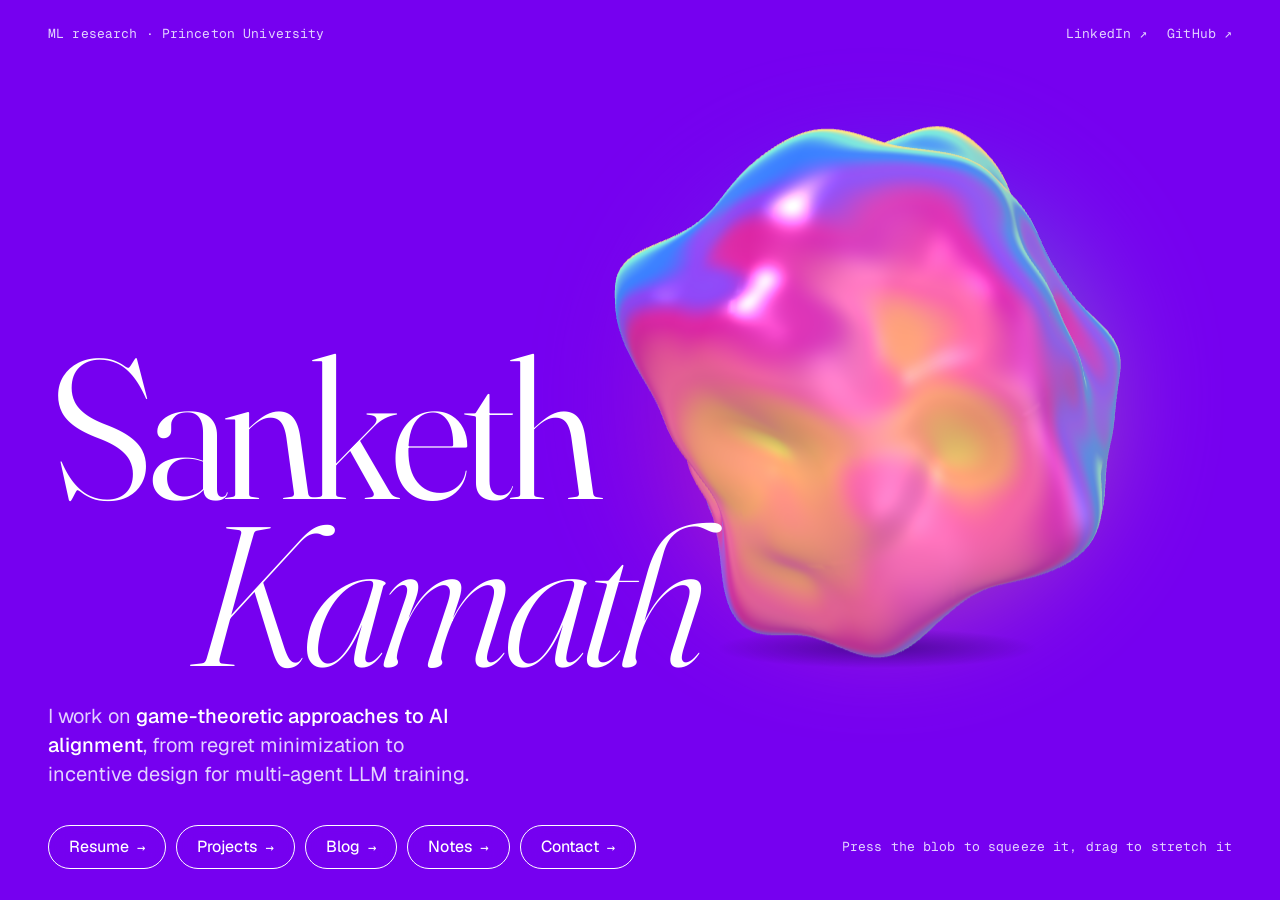
==== commit 353536d3: "Rebuild the site as a multi-page static site Home page with the name set large and an interactive We" ====
--- a/index.html
+++ b/index.html
@@ -4,874 +4,49 @@
 <meta charset="utf-8">
 <meta name="viewport" content="width=device-width, initial-scale=1">
 <title>Sanketh Kamath</title>
-<meta name="description" content="Sanketh Kamath is an ML researcher and a senior at Princeton. Research, writing and resume.">
-<link rel="preconnect" href="https://fonts.googleapis.com">
-<link rel="preconnect" href="https://fonts.gstatic.com" crossorigin>
-<link href="https://fonts.googleapis.com/css2?family=Atkinson+Hyperlegible:ital,wght@0,400;0,700;1,400&family=DM+Mono:wght@400;500&family=Pixelify+Sans:wght@500..700&display=swap" rel="stylesheet">
-<style>
-:root {
-  /* Plan: a small desktop. Menu bar on top, app icons in a left sidebar on a dotted
-     wallpaper, and each section opens as one large window (most of the screen) that
-     can be dragged and closed. Pixel type only where it is big: the greeting, window
-     headings, title bars, icon labels, buttons. Small text is mono or the body face.
-     Below 900px the sidebar becomes a header and one window shows at a time,
-     full width, in the normal page flow. */
-  --wall: #e3e7f7;
-  --dot: #c5cdea;
-  --window: #fdfdfb;
-  --surface: #eceef7;
-  --ink: #151824;
-  --muted: #565e76;
-  --rule: #d3d8ea;
-  --line: #151824;
-  --shadow: #151824;
-  /* App tints, the same in both themes; text on them is always --on-tint. */
-  --blue: #7b9bff;
-  --orange: #ff9a4a;
-  --green: #6fd19b;
-  --yellow: #ffd257;
-  --pink: #ff94bb;
-  --on-tint: #151824;
-  --font-display: "Pixelify Sans", ui-monospace, "SF Mono", Menlo, Consolas, monospace;
-  --font-body: "Atkinson Hyperlegible", "Segoe UI", system-ui, -apple-system, sans-serif;
-  --font-mono: "DM Mono", ui-monospace, "SF Mono", Menlo, Consolas, monospace;
-  --side: 19rem;   /* sidebar width on wide screens */
-  --m: 2rem;       /* gap between a window and the edges of the desktop */
-  color-scheme: light;
-}
-@media (prefers-color-scheme: dark) {
-  :root:not([data-theme="light"]) {
-    --wall: #14172b;
-    --dot: #272c49;
-    --window: #1e2238;
-    --surface: #2a2f4b;
-    --ink: #eceefa;
-    --muted: #a8afca;
-    --rule: #363c5c;
-    --line: #8a93c4;
-    --shadow: #070916;
-    color-scheme: dark;
-  }
-}
-:root[data-theme="dark"] {
-  --wall: #14172b;
-  --dot: #272c49;
-  --window: #1e2238;
-  --surface: #2a2f4b;
-  --ink: #eceefa;
-  --muted: #a8afca;
-  --rule: #363c5c;
-  --line: #8a93c4;
-  --shadow: #070916;
-  color-scheme: dark;
-}
-
-*, *::before, *::after { box-sizing: border-box; }
-/* Everything is sized in rem, so the whole desktop grows a little on big monitors. */
-html { font-size: clamp(100%, 0.8rem + 0.25vw, 115%); -webkit-text-size-adjust: 100%; }
-body {
-  margin: 0;
-  min-height: 100%;
-  display: flex;
-  flex-direction: column;
-  background-color: var(--wall);
-  background-image: radial-gradient(var(--dot) 1.2px, transparent 1.4px);
-  background-size: 22px 22px;
-  color: var(--ink);
-  font-family: var(--font-body);
-  font-size: 1.0625rem;
-  line-height: 1.6;
-}
-[hidden] { display: none !important; }
-h1, h2, h3 { margin: 0; text-wrap: balance; }
-p { margin: 0; }
-a { color: var(--ink); text-decoration: underline; text-decoration-color: var(--tint, var(--blue)); text-decoration-thickness: 2px; text-underline-offset: 0.2em; }
-a:hover { text-decoration-thickness: 3px; }
-a:focus-visible, button:focus-visible { outline: 3px solid var(--blue); outline-offset: 2px; border-radius: 4px; }
-.ph { text-decoration: underline dotted var(--muted); text-decoration-thickness: 1px; text-underline-offset: 0.22em; }
-
-.t-blue { --tint: var(--blue); }
-.t-orange { --tint: var(--orange); }
-.t-green { --tint: var(--green); }
-.t-yellow { --tint: var(--yellow); }
-.t-pink { --tint: var(--pink); }
-
-/* ---------- Menu bar ---------- */
-.menubar {
-  flex: none;
-  display: flex;
-  flex-wrap: wrap;
-  align-items: center;
-  justify-content: space-between;
-  gap: 0.375rem 1rem;
-  padding: 0.4375rem 1rem;
-  background: var(--window);
-  border-bottom: 2px solid var(--line);
-  font-family: var(--font-display);
-  font-size: 1rem;
-  font-weight: 500;
-  line-height: 1.4;
-}
-.menubar-left { display: flex; align-items: center; gap: 0.5rem; font-weight: 600; }
-.logo {
-  flex: none;
-  display: grid;
-  place-items: center;
-  width: 1.625rem;
-  height: 1.625rem;
-  background: var(--blue);
-  color: var(--on-tint);
-  border: 2px solid var(--line);
-  border-radius: 6px;
-  font-size: 0.8125rem;
-  font-weight: 700;
-  line-height: 1;
-}
-.menubar-right { display: flex; flex-wrap: wrap; align-items: center; gap: 0.375rem 0.625rem; }
-.clock { display: none; margin-right: 0.25rem; font-family: var(--font-mono); font-size: 0.8125rem; font-weight: 400; color: var(--muted); font-variant-numeric: tabular-nums; }
-.toggle {
-  font: inherit;
-  color: var(--ink);
-  background: var(--window);
-  border: 2px solid var(--line);
-  border-radius: 6px;
-  padding: 0 0.5rem;
-  cursor: pointer;
-}
-.toggle[aria-pressed="true"] { background: var(--yellow); color: var(--on-tint); }
-@media (min-width: 30rem) { .clock { display: inline; } }
-@media (max-width: 23.99rem) { .owner-suffix { display: none; } }
-
-/* ---------- Desktop (phone and tablet layout first) ---------- */
-.desktop { flex: 1 0 auto; display: flex; flex-direction: column; gap: 1.5rem; }
-.home { display: flex; flex-direction: column; gap: 1.375rem; padding: 1.75rem 1.25rem 0; }
-.hello { display: flex; flex-direction: column; gap: 0.5rem; }
-.hello h1 { font-family: var(--font-display); font-size: 2.5rem; font-weight: 700; line-height: 1; }
-.hello p { color: var(--muted); line-height: 1.45; max-width: 26rem; }
-.icons { display: grid; grid-template-columns: repeat(auto-fill, minmax(4.25rem, 1fr)); gap: 1rem 0.5rem; max-width: 26rem; }
-.icon {
-  display: flex;
-  flex-direction: column;
-  align-items: center;
-  gap: 0.375rem;
-  text-decoration: none;
-  font-family: var(--font-display);
-  font-size: 0.9375rem;
-  font-weight: 500;
-  line-height: 1.3;
-}
-.icon-tile {
-  width: 3.5rem;
-  height: 3.5rem;
-  display: grid;
-  place-items: center;
-  background: var(--tint);
-  color: var(--on-tint);
-  border: 2px solid var(--line);
-  border-radius: 0.875rem;
-  box-shadow: 3px 3px 0 var(--shadow);
-  transition: transform 80ms, box-shadow 80ms;
-}
-.icon-tile svg { display: block; width: 1.75rem; height: 1.75rem; fill: none; stroke: currentColor; stroke-width: 2; stroke-linecap: round; stroke-linejoin: round; }
-.icon-tile svg .solid { fill: currentColor; stroke: none; }
-.icon:hover .icon-tile { transform: translate(-1px, -1px); box-shadow: 4px 4px 0 var(--shadow); }
-.icon:active .icon-tile { transform: translate(2px, 2px); box-shadow: 1px 1px 0 var(--shadow); }
-.icon-label { padding: 0 0.375rem; border-radius: 4px; }
-.icon.is-open .icon-label { background: var(--ink); color: var(--window); }
-.hint, .desk-foot { font-family: var(--font-mono); font-size: 0.75rem; line-height: 1.55; color: var(--muted); }
-.desk-foot { order: 1; display: flex; flex-direction: column; gap: 0.125rem; padding: 0.5rem 1.25rem 2rem; }
-.wide-only { display: none; }
-
-/* ---------- Windows ---------- */
-.window {
-  flex: none;
-  container-type: inline-size;
-  display: flex;
-  flex-direction: column;
-  margin: 0 1rem;
-  background: var(--window);
-  border: 2px solid var(--line);
-  border-radius: 0.75rem;
-  box-shadow: 5px 5px 0 var(--shadow);
-  overflow: hidden;
-  scroll-margin-top: 0.75rem;
-}
-.window:focus { outline: none; }
-.titlebar {
-  flex: none;
-  display: flex;
-  align-items: center;
-  justify-content: space-between;
-  gap: 0.75rem;
-  padding: 0.375rem 0.5rem 0.375rem 1rem;
-  background: var(--surface);
-  color: var(--muted);
-  border-bottom: 2px solid var(--line);
-  font-family: var(--font-display);
-  font-size: 1rem;
-  font-weight: 500;
-  line-height: 1.4;
-  user-select: none;
-  -webkit-user-select: none;
-}
-.window.is-active .titlebar { background: var(--tint, var(--blue)); color: var(--on-tint); }
-.titlebar-title { min-width: 0; overflow-wrap: anywhere; }
-.close {
-  flex: none;
-  width: 1.75rem;
-  height: 1.75rem;
-  display: grid;
-  place-items: center;
-  font-family: var(--font-display);
-  font-size: 1.0625rem;
-  font-weight: 700;
-  line-height: 1;
-  color: var(--ink);
-  background: var(--window);
-  border: 2px solid var(--line);
-  border-radius: 6px;
-  cursor: pointer;
-}
-.close:hover { background: var(--pink); color: var(--on-tint); }
-.window-body { flex: 1 1 auto; min-height: 0; overflow: auto; padding: 1.5rem 1.25rem 2rem; }
-.window-inner { max-width: 46rem; margin: 0 auto; display: flex; flex-direction: column; gap: 1.125rem; }
-@keyframes pop { from { transform: scale(0.97); } to { transform: scale(1); } }
-.window.pop { animation: pop 140ms ease-out; }
-
-/* Inside windows */
-.win-title { font-family: var(--font-display); font-size: 2rem; font-weight: 700; line-height: 1.1; }
-.lede { font-size: 1.25rem; line-height: 1.5; }
-.meta { font-family: var(--font-mono); font-size: 0.8125rem; line-height: 1.5; color: var(--muted); font-variant-numeric: tabular-nums; }
-.section-label {
-  display: flex;
-  align-items: center;
-  gap: 0.5rem;
-  margin-top: 0.75rem;
-  font-family: var(--font-mono);
-  font-size: 0.75rem;
-  font-weight: 500;
-  letter-spacing: 0.08em;
-  text-transform: uppercase;
-  color: var(--muted);
-}
-.section-label::before { content: ""; width: 0.5rem; height: 0.5rem; border-radius: 2px; background: var(--tint, var(--blue)); }
-.tag {
-  display: inline-block;
-  font-family: var(--font-mono);
-  font-size: 0.6875rem;
-  font-weight: 500;
-  line-height: 1.5;
-  color: var(--on-tint);
-  background: var(--yellow);
-  border-radius: 4px;
-  padding: 0 0.375rem;
-  vertical-align: 0.15em;
-  margin-left: 0.25rem;
-}
-.facts { display: grid; grid-template-columns: minmax(0, 1fr); gap: 0.125rem 1.5rem; margin: 0; }
-.facts dt { font-family: var(--font-mono); font-size: 0.8125rem; line-height: 1.5; color: var(--muted); padding-top: 0.5rem; }
-.facts dd { margin: 0; }
-.entries { list-style: none; margin: 0; padding: 0; display: flex; flex-direction: column; }
-.entry { display: grid; grid-template-columns: minmax(0, 1fr); gap: 0.25rem 1.5rem; padding: 1.125rem 0; border-top: 2px dotted var(--rule); }
-.entry:last-child { padding-bottom: 0; }
-.entry-body { min-width: 0; display: flex; flex-direction: column; gap: 0.3125rem; }
-.entry-title { font-size: 1.125rem; font-weight: 700; line-height: 1.35; }
-.entry-text { color: var(--muted); line-height: 1.55; }
-.entry-body ul { margin: 0.125rem 0 0; padding-left: 1.125rem; display: flex; flex-direction: column; gap: 0.3125rem; line-height: 1.55; }
-.entry-links { display: flex; flex-wrap: wrap; gap: 0.25rem 1rem; font-family: var(--font-mono); font-size: 0.8125rem; color: var(--muted); }
-@container (min-width: 36rem) {
-  .window-body { padding: 2rem 2.25rem 2.5rem; }
-  .facts { grid-template-columns: 8.5rem minmax(0, 1fr); gap: 0.625rem 1.5rem; }
-  .facts dt { padding-top: 0.2rem; }
-  .entry { grid-template-columns: 8.5rem minmax(0, 1fr); }
-  .entry-when { padding-top: 0.25rem; }
-}
-.actions { display: flex; flex-wrap: wrap; align-items: center; gap: 0.75rem; margin-top: 0.25rem; }
-.btn {
-  display: inline-block;
-  font-family: var(--font-display);
-  font-size: 1.0625rem;
-  font-weight: 500;
-  line-height: 1.4;
-  color: var(--on-tint);
-  background: var(--tint);
-  border: 2px solid var(--line);
-  border-radius: 8px;
-  box-shadow: 3px 3px 0 var(--shadow);
-  padding: 0.25rem 0.875rem;
-  text-decoration: none;
-  cursor: pointer;
-}
-.btn:active { transform: translate(2px, 2px); box-shadow: 1px 1px 0 var(--shadow); }
-.email { font-family: var(--font-mono); font-size: 1.125rem; overflow-wrap: anywhere; }
-
-/* Posts */
-.prose { display: flex; flex-direction: column; gap: 1.125rem; font-size: 1.125rem; line-height: 1.65; }
-.prose h2 { font-size: 1.375rem; font-weight: 700; line-height: 1.25; margin-top: 0.75rem; }
-.prose ul, .prose ol { margin: 0; padding-left: 1.25rem; display: flex; flex-direction: column; gap: 0.3125rem; }
-.prose blockquote { margin: 0; padding-left: 1rem; border-left: 3px solid var(--tint); font-style: italic; }
-.prose code { font-family: var(--font-mono); font-size: 0.875em; background: var(--surface); padding: 0.1em 0.35em; border-radius: 4px; }
-.prose pre { margin: 0; padding: 1rem 1.125rem; background: var(--surface); border: 2px solid var(--rule); border-radius: 8px; overflow-x: auto; font-size: 0.8125rem; line-height: 1.65; }
-.prose pre code { background: none; padding: 0; font-size: inherit; }
-
-/* ---------- Wide screens: sidebar plus floating windows ---------- */
-@media (min-width: 900px) {
-  html, body { height: 100%; }
-  .desktop { flex: 1 1 0; min-height: 0; position: relative; display: block; overflow: hidden; }
-  .home { position: absolute; top: 0; left: 0; bottom: 5rem; width: var(--side); padding: 2rem 1.75rem 0.5rem; overflow-y: auto; }
-  .icons { grid-template-columns: repeat(3, minmax(0, 1fr)); }
-  .desk-foot { position: absolute; left: 0; bottom: 0; width: var(--side); padding: 0 1.75rem 1.25rem; }
-  .wide-only { display: inline; }
-  /* A window fills the space right of the sidebar, up to a readable width, and is
-     centered in that space. --shift nudges each newly opened window so stacks show. */
-  .window {
-    position: absolute;
-    top: calc(var(--m) + var(--shift, 0px));
-    left: calc(var(--side) + var(--m) + var(--shift, 0px));
-    right: calc(var(--m) - var(--shift, 0px));
-    margin: 0 auto;
-    max-width: 58rem;
-    max-height: calc(100% - var(--m) - var(--m) - var(--shift, 0px));
-    min-height: min(34rem, calc(100% - var(--m) - var(--m) - var(--shift, 0px)));
-    box-shadow: 7px 7px 0 var(--shadow);
-  }
-  .window.small { max-width: 38rem; min-height: 0; }
-  .titlebar { cursor: grab; touch-action: none; }
-  .titlebar:active { cursor: grabbing; }
-}
-@media (prefers-reduced-motion: reduce) {
-  .window.pop { animation: none; }
-  .icon-tile { transition: none; }
-}
-</style>
+<meta name="description" content="Sanketh Kamath is an undergraduate researcher at Princeton working on game-theoretic approaches to AI alignment.">
+<meta name="color-scheme" content="dark">
+<meta name="theme-color" content="#7600f0">
+<link rel="canonical" href="https://sankethskamath.github.io/">
+<meta property="og:type" content="website">
+<meta property="og:site_name" content="Sanketh Kamath">
+<meta property="og:title" content="Sanketh Kamath">
+<meta property="og:description" content="Sanketh Kamath is an undergraduate researcher at Princeton working on game-theoretic approaches to AI alignment.">
+<meta property="og:url" content="https://sankethskamath.github.io/">
+<meta property="og:image" content="https://sankethskamath.github.io/assets/og.png">
+<meta name="twitter:card" content="summary_large_image">
+<link rel="icon" href="assets/favicon.svg" type="image/svg+xml">
+<link rel="preload" href="assets/fonts/fraunces.woff2" as="font" type="font/woff2" crossorigin>
+<link rel="stylesheet" href="assets/css/site.css">
 </head>
-<body>
-
-<header class="menubar">
-  <div class="menubar-left">
-    <span class="logo" aria-hidden="true">sk</span>
-    <span>sanketh<span class="owner-suffix">'s desktop</span></span>
+<body class="home">
+<div class="home-shell">
+<header class="home-top mono">
+  <span>ML research · Princeton University</span>
+  <span class="home-top-links">
+    <a href="https://www.linkedin.com/in/sankethk" target="_blank" rel="noopener">LinkedIn ↗</a>
+    <a href="https://github.com/sankethskamath" target="_blank" rel="noopener">GitHub ↗</a>
+  </span>
+</header>
+<main class="home-hero">
+  <div class="stage" id="stage">
+    <canvas id="blob" aria-hidden="true"></canvas>
+    <div id="grab" tabindex="0" role="img" aria-label="A floating, colorful 3D blob. Press to squeeze it, drag to stretch it."></div>
+    <div class="fallback" aria-hidden="true"></div>
   </div>
-  <div class="menubar-right">
-    <span class="clock" id="clock"></span>
-    <button class="toggle" id="theme-toggle" type="button" aria-pressed="false">dark: <span data-state>off</span></button>
-    <button class="toggle" id="sound-toggle" type="button" aria-pressed="false">sound: <span data-state>off</span></button>
-  </div>
-</header>
-
-<main class="desktop" id="desktop">
-
-  <!-- ============ HOME: greeting and app icons ============ -->
-  <div class="home">
-    <div class="hello">
-      <h1>hi! i'm sanketh</h1>
-      <p>Sanketh Kamath. ML researcher and senior at Princeton.</p>
-    </div>
-
-    <nav class="icons" aria-label="Open a window">
-      <a class="icon t-blue" href="#about" data-open="about">
-        <span class="icon-tile"><svg viewBox="0 0 24 24" aria-hidden="true"><circle cx="12" cy="8.5" r="4"/><path d="M4.5 20.5c0-4 3.4-6.5 7.5-6.5s7.5 2.5 7.5 6.5"/></svg></span>
-        <span class="icon-label">about</span>
-      </a>
-      <a class="icon t-green" href="#research" data-open="research">
-        <span class="icon-tile"><svg viewBox="0 0 24 24" aria-hidden="true"><path d="M4 3.5v17h16.5"/><circle class="solid" cx="9" cy="15" r="1.6"/><circle class="solid" cx="12.5" cy="11" r="1.6"/><circle class="solid" cx="16" cy="12.5" r="1.6"/><circle class="solid" cx="18.5" cy="6.5" r="1.6"/></svg></span>
-        <span class="icon-label">research</span>
-      </a>
-      <a class="icon t-orange" href="#writing" data-open="writing">
-        <span class="icon-tile"><svg viewBox="0 0 24 24" aria-hidden="true"><path d="M15.5 4.5l4 4L9 19l-5 1 1-5z"/><path d="M13 7l4 4"/></svg></span>
-        <span class="icon-label">writing</span>
-      </a>
-      <a class="icon t-yellow" href="#resume" data-open="resume">
-        <span class="icon-tile"><svg viewBox="0 0 24 24" aria-hidden="true"><path d="M6 3h8l4.5 4.5V21H6z"/><path d="M14 3v4.5h4.5"/><path d="M9 12h6M9 15.5h6"/></svg></span>
-        <span class="icon-label">resume</span>
-      </a>
-      <a class="icon t-pink" href="#contact" data-open="contact">
-        <span class="icon-tile"><svg viewBox="0 0 24 24" aria-hidden="true"><rect x="3" y="5.5" width="18" height="13" rx="1.5"/><path d="M3.5 7l8.5 6 8.5-6"/></svg></span>
-        <span class="icon-label">contact</span>
-      </a>
-    </nav>
-
-    <p class="hint">Click an icon to open it.<span class="wide-only"> Drag a window by its title bar.</span></p>
-  </div>
-
-  <!-- ============ WINDOWS ============
-       Each <section class="window"> is one window. data-window is its name (and its
-       link, like #research) and data-title is the text in its title bar. -->
-
-  <section class="window t-blue" data-window="about" data-title="about.txt">
-    <h2 class="win-title">about me</h2>
-    <p class="lede">I'm a senior at Princeton studying machine learning. I work on how to evaluate language models, and on choosing the data that improves them after training.</p>
-    <p>I do research with Elad Hazan's group, and I write about what I'm learning along the way. I'm looking for full-time industry research roles starting in <span class="ph">2027</span>.</p>
-    <dl class="facts">
-      <dt>school</dt>
-      <dd>Princeton University, <span class="ph">B.S.E. in Computer Science, class of 2027</span></dd>
-      <dt>interests</dt>
-      <dd>Evaluation, post-training, data selection</dd>
-      <dt>right now</dt>
-      <dd>Building SepaRank, a way to find the problems that separate strong models from weak ones</dd>
-      <dt>elsewhere</dt>
-      <dd><a href="https://github.com/sankethskamath" target="_blank" rel="noopener">GitHub</a> · <span class="ph">Google Scholar</span> · <span class="ph">LinkedIn</span></dd>
-    </dl>
-    <p class="actions">
-      <a class="btn t-green" href="#research" data-open="research">open research</a>
-      <a class="btn t-orange" href="#writing" data-open="writing">open writing</a>
-      <a class="btn t-yellow" href="#resume" data-open="resume">open resume</a>
-    </p>
-  </section>
-
-  <!-- To add a project or paper, copy one <li class="entry"> block and edit it. -->
-  <section class="window t-green" data-window="research" data-title="research">
-    <h2 class="win-title">research</h2>
-    <p class="lede">I'm interested in evaluation and post-training: how we measure what a model can do, and how we pick the data that makes it better.</p>
-    <ul class="entries">
-      <li class="entry">
-        <p class="entry-when meta">2026, ongoing</p>
-        <div class="entry-body">
-          <h3 class="entry-title">SepaRank: ranking problems by how well they separate models <span class="tag">draft</span></h3>
-          <p class="meta">Sanketh Kamath, advised by Elad Hazan · Princeton University</p>
-          <p class="entry-text">A proposer model writes problems, and each one is scored by how sharply it separates stronger models from weaker ones. I'm testing whether fine-tuning a small open-weight model on the high-separation problems beats fine-tuning on randomly chosen ones.</p>
-          <p class="entry-links"><span class="ph">writeup</span><span class="ph">code</span></p>
-        </div>
-      </li>
-      <li class="entry">
-        <p class="entry-when meta"><span class="ph">2027</span></p>
-        <div class="entry-body">
-          <h3 class="entry-title"><span class="ph">Senior thesis title</span> <span class="tag">draft</span></h3>
-          <p class="meta">Sanketh Kamath · Senior thesis, Princeton University</p>
-          <p class="entry-text"><span class="ph">One or two sentences on the question, what you did, and what you found.</span></p>
-          <p class="entry-links"><span class="ph">pdf</span><span class="ph">code</span></p>
-        </div>
-      </li>
-    </ul>
-  </section>
-
-  <!-- The list fills itself in from the <article data-post> blocks further down. -->
-  <section class="window t-orange" data-window="writing" data-title="writing">
-    <h2 class="win-title">writing</h2>
-    <p class="lede">Notes on AI research, mostly evaluation, training data, and things I got wrong the first time.</p>
-    <ul class="entries" data-post-list></ul>
-  </section>
-
-  <section class="window t-yellow" data-window="resume" data-title="resume">
-    <h2 class="win-title">resume</h2>
-    <p class="meta">Sanketh Kamath · Last updated November 2026</p>
-
-    <h3 class="section-label">Education</h3>
-    <ul class="entries">
-      <li class="entry">
-        <p class="entry-when meta"><span class="ph">2023 to 2027</span></p>
-        <div class="entry-body">
-          <p class="entry-title">Princeton University</p>
-          <p class="entry-text"><span class="ph">B.S.E. in Computer Science</span>. <span class="ph">Relevant coursework, honors, GPA if you want it shown.</span></p>
-        </div>
-      </li>
-    </ul>
-
-    <h3 class="section-label">Research</h3>
-    <ul class="entries">
-      <li class="entry">
-        <p class="entry-when meta"><span class="ph">2026 to now</span></p>
-        <div class="entry-body">
-          <p class="entry-title">Undergraduate researcher, Hazan group <span class="tag">draft</span></p>
-          <p class="entry-text">Princeton University, advised by Elad Hazan</p>
-          <ul>
-            <li>Designed SepaRank, a method that scores generated problems by how well they separate strong models from weak ones.</li>
-            <li>Running fine-tuning experiments that compare high-separation problems against a random baseline on a small open-weight model.</li>
-          </ul>
-        </div>
-      </li>
-    </ul>
-
-    <h3 class="section-label">Experience</h3>
-    <ul class="entries">
-      <li class="entry">
-        <p class="entry-when meta"><span class="ph">Summer 2026</span></p>
-        <div class="entry-body">
-          <p class="entry-title"><span class="ph">Role, Company</span> <span class="tag">draft</span></p>
-          <ul>
-            <li><span class="ph">What you built and what it changed, with a number if you have one.</span></li>
-            <li><span class="ph">A second line only if it adds something new.</span></li>
-          </ul>
-        </div>
-      </li>
-    </ul>
-
-    <h3 class="section-label">Skills</h3>
-    <ul class="entries">
-      <li class="entry">
-        <p class="entry-when meta">languages</p>
-        <div class="entry-body"><p><span class="ph">Python, C++, SQL</span></p></div>
-      </li>
-      <li class="entry">
-        <p class="entry-when meta">ML</p>
-        <div class="entry-body"><p><span class="ph">PyTorch, fine-tuning open-weight models, evaluation harnesses</span></p></div>
-      </li>
-    </ul>
-  </section>
-
-  <section class="window small t-pink" data-window="contact" data-title="contact">
-    <h2 class="win-title">say hi</h2>
-    <p class="lede">The best way to reach me is email. I'm happy to talk about research, roles, or anything I've written.</p>
-    <p class="email" id="email-text"><span class="ph">you@princeton.edu</span></p>
-    <p class="actions">
-      <button class="btn" id="copy-email" type="button">copy email</button>
-      <span class="meta" id="copy-status" role="status"></span>
-    </p>
-    <dl class="facts">
-      <dt>elsewhere</dt>
-      <dd><a href="https://github.com/sankethskamath" target="_blank" rel="noopener">GitHub</a> · <span class="ph">Google Scholar</span> · <span class="ph">LinkedIn</span></dd>
-    </dl>
-  </section>
-
-  <!-- ============ BLOG POSTS ============
-       To publish a post, copy one <article> block, then change:
-         data-post     a short name with letters, digits and hyphens (it becomes the link
-                       and the window's file name)
-         data-date     YYYY-MM-DD
-         data-summary  the one line shown in the writing window
-       Write the post inside <div class="prose">. Newest posts sort to the top by date.
-       Remove data-sample when the post is real. -->
-
-  <article class="window t-orange" data-post="why-this-blog" data-date="2026-11-23" data-sample
-           data-summary="What I plan to write about here, and why I'm doing it in public.">
-    <h2 class="win-title">Why I'm starting this blog</h2>
-    <div class="prose">
-      <p>This is a sample post. Replace it with your own first post.</p>
-      <p>A good opener says what you'll write about and who it's for. For a research blog that could be experiment notes, paper readings, or the questions you keep coming back to.</p>
-      <p>Keep the first one short. The second post is the hard one.</p>
-    </div>
-  </article>
-
-  <article class="window t-orange" data-post="formatting-sample" data-date="2026-11-20" data-sample
-           data-summary="Headings, lists, quotes and code, so you can see how a post will look.">
-    <h2 class="win-title">A formatting sample</h2>
-    <div class="prose">
-      <p>This sample shows everything a post can contain. Paragraphs are set for reading, with <a href="#research" data-open="research">links</a>, <em>emphasis</em> and inline code like <code>model.eval()</code>.</p>
-
-      <h2>A section heading</h2>
-      <p>Lists work for steps or short sets of points:</p>
-      <ul>
-        <li>State the question in one sentence.</li>
-        <li>Show the baseline before the result.</li>
-        <li>Say what the experiment does not show.</li>
-      </ul>
-
-      <blockquote><p>Quotes sit behind a colored rule, in italics.</p></blockquote>
-
-      <h2>Code</h2>
-      <p>Code blocks scroll sideways and never break the window:</p>
-<pre><code>def separation(scores_strong, scores_weak):
-    """How much better strong models do on one problem."""
-    return scores_strong.mean() - scores_weak.mean()
-
-ranked = sorted(problems, key=lambda p: separation(*p.scores), reverse=True)</code></pre>
-      <p>That's the whole toolkit.</p>
-    </div>
-  </article>
-
-  <footer class="desk-foot">
-    <p>© 2026 Sanketh Kamath</p>
-    <p>Dotted text is placeholder.</p>
-  </footer>
-
+  <h1 class="name"><span class="name-first">Sanketh</span> <span class="name-last">Kamath</span></h1>
+  <p class="tagline">I work on <strong>game-theoretic approaches to AI alignment</strong>, from regret minimization to incentive design for multi-agent LLM training.</p>
 </main>
-
-<script>
-(function () {
-  var desk = document.getElementById('desktop');
-  var wide = window.matchMedia('(min-width: 900px)');
-  var MONTHS = ['Jan', 'Feb', 'Mar', 'Apr', 'May', 'Jun', 'Jul', 'Aug', 'Sep', 'Oct', 'Nov', 'Dec'];
-  function formatDate(iso) {
-    var p = iso.split('-');
-    return MONTHS[Number(p[1]) - 1] + ' ' + Number(p[2]) + ', ' + p[0];
-  }
-  function clamp(x, a, b) { return x < a ? a : x > b ? b : x; }
-  function el(tag, className, text) {
-    var node = document.createElement(tag);
-    if (className) node.className = className;
-    if (text != null) node.textContent = text;
-    return node;
-  }
-
-  /* Sound: tiny synthesized blips, off until the visitor turns them on. */
-  var audio = null, soundOn = false;
-  function tone(freq, start, length) {
-    var osc = audio.createOscillator(), gain = audio.createGain(), t = audio.currentTime + start;
-    osc.type = 'square';
-    osc.frequency.value = freq;
-    gain.gain.setValueAtTime(0.03, t);
-    gain.gain.exponentialRampToValueAtTime(0.0001, t + length);
-    osc.connect(gain); gain.connect(audio.destination);
-    osc.start(t); osc.stop(t + length + 0.02);
-  }
-  function blip(kind) {
-    if (!soundOn || !audio) return;
-    try {
-      if (kind === 'open') { tone(523, 0, 0.07); tone(784, 0.06, 0.09); }
-      else if (kind === 'close') { tone(659, 0, 0.06); tone(440, 0.05, 0.09); }
-      else tone(660, 0, 0.05);
-    } catch (e) {}
-  }
-
-  /* Posts become windows named post-<name>, and fill the writing list. */
-  var posts = Array.prototype.slice.call(document.querySelectorAll('article[data-post]')).map(function (node) {
-    var slug = node.getAttribute('data-post');
-    var title = node.querySelector('.win-title');
-    node.setAttribute('data-window', 'post-' + slug);
-    node.setAttribute('data-title', slug + '.txt');
-    var date = el('p', 'meta', formatDate(node.getAttribute('data-date')));
-    title.parentNode.insertBefore(date, title.nextSibling);
-    return {
-      slug: slug,
-      date: node.getAttribute('data-date'),
-      title: title.textContent,
-      summary: node.getAttribute('data-summary') || '',
-      sample: node.hasAttribute('data-sample')
-    };
-  }).sort(function (a, b) { return a.date < b.date ? 1 : a.date > b.date ? -1 : 0; });
-
-  Array.prototype.forEach.call(document.querySelectorAll('[data-post-list]'), function (list) {
-    posts.forEach(function (post) {
-      var li = el('li', 'entry');
-      li.appendChild(el('p', 'entry-when meta', formatDate(post.date)));
-      var body = el('div', 'entry-body');
-      var title = el('p', 'entry-title');
-      var link = el('a', null, post.title);
-      link.href = '#post-' + post.slug;
-      link.setAttribute('data-open', 'post-' + post.slug);
-      title.appendChild(link);
-      if (post.sample) { title.appendChild(document.createTextNode(' ')); title.appendChild(el('span', 'tag', 'sample')); }
-      body.appendChild(title);
-      body.appendChild(el('p', 'entry-text', post.summary));
-      li.appendChild(body);
-      list.appendChild(li);
-    });
-  });
-
-  /* Give every window a title bar with a close button. */
-  var windows = Array.prototype.slice.call(document.querySelectorAll('.window'));
-  var byName = {};
-  var zTop = 10;
-
-  // Put a window back in its default place and size (set by the stylesheet).
-  function resetPlace(win) {
-    ['left', 'top', 'right', 'width', 'height', 'margin', 'maxHeight', 'minHeight'].forEach(function (prop) { win.style[prop] = ''; });
-  }
-  function openWindows() { return windows.filter(function (w) { return !w.hidden; }); }
-
-  windows.forEach(function (win) {
-    var name = win.getAttribute('data-window');
-    var titleText = win.getAttribute('data-title') || name;
-    byName[name] = win;
-
-    var inner = el('div', 'window-inner');
-    while (win.firstChild) inner.appendChild(win.firstChild);
-    var body = el('div', 'window-body');
-    body.appendChild(inner);
-    var bar = el('header', 'titlebar');
-    bar.appendChild(el('span', 'titlebar-title', titleText));
-    var close = el('button', 'close', '×');
-    close.type = 'button';
-    close.setAttribute('aria-label', 'Close ' + titleText);
-    bar.appendChild(close);
-    win.appendChild(bar);
-    win.appendChild(body);
-    win._body = body;
-    win.setAttribute('role', 'region');
-    win.setAttribute('aria-label', titleText);
-    win.tabIndex = -1;
-    win.hidden = true;
-
-    close.addEventListener('click', function () { closeWindow(win); });
-    win.addEventListener('pointerdown', function () { bringToFront(win); });
-
-    // Drag by the title bar (wide screens only).
-    bar.addEventListener('pointerdown', function (e) {
-      if (!wide.matches || e.target === close || e.button > 0) return;
-      var box = win.getBoundingClientRect(), area = desk.getBoundingClientRect();
-      var dx = e.clientX - box.left, dy = e.clientY - box.top;
-      // Freeze the window at its current size, then move it by left and top.
-      win.style.width = box.width + 'px';
-      win.style.height = box.height + 'px';
-      win.style.maxHeight = 'none';
-      win.style.minHeight = '0';
-      win.style.margin = '0';
-      win.style.right = 'auto';
-      win.style.left = (box.left - area.left) + 'px';
-      win.style.top = (box.top - area.top) + 'px';
-      try { bar.setPointerCapture(e.pointerId); } catch (err) {}
-      function move(ev) {
-        win.style.left = clamp(ev.clientX - area.left - dx, 96 - box.width, area.width - 96) + 'px';
-        win.style.top = clamp(ev.clientY - area.top - dy, 0, area.height - 48) + 'px';
-      }
-      function end() {
-        bar.removeEventListener('pointermove', move);
-        bar.removeEventListener('pointerup', end);
-        bar.removeEventListener('pointercancel', end);
-      }
-      bar.addEventListener('pointermove', move);
-      bar.addEventListener('pointerup', end);
-      bar.addEventListener('pointercancel', end);
-    });
-  });
-
-  function bringToFront(win) {
-    win.style.zIndex = ++zTop;
-    windows.forEach(function (w) { w.classList.toggle('is-active', w === win); });
-  }
-
-  function markIcons() {
-    Array.prototype.forEach.call(document.querySelectorAll('.icon[data-open]'), function (icon) {
-      var win = byName[icon.getAttribute('data-open')];
-      icon.classList.toggle('is-open', !!win && !win.hidden);
-    });
-  }
-
-  function openWindow(name, quiet) {
-    var win = byName[name];
-    if (!win) return false;
-    var wasClosed = win.hidden;
-    if (!wide.matches) {
-      // Small screens show one window at a time.
-      openWindows().forEach(function (w) { if (w !== win) { w.hidden = true; w.classList.remove('is-active'); } });
-    }
-    if (wasClosed) {
-      resetPlace(win);
-      win.style.setProperty('--shift', (openWindows().length % 3) * 14 + 'px');
-      win.hidden = false;
-      win._body.scrollTop = 0;
-      win.classList.remove('pop');
-      void win.offsetWidth;
-      win.classList.add('pop');
-      if (!quiet) blip('open');
-    }
-    bringToFront(win);
-    markIcons();
-    if (!quiet) {
-      if (!wide.matches) win.scrollIntoView({ block: 'start' });
-      win.focus({ preventScroll: true });
-    }
-    return true;
-  }
-
-  function closeWindow(win) {
-    win.hidden = true;
-    win.classList.remove('is-active');
-    blip('close');
-    if (location.hash === '#' + win.getAttribute('data-window')) {
-      try { history.replaceState(null, '', location.pathname + location.search); } catch (e) {}
-    }
-    var rest = openWindows().sort(function (a, b) { return (Number(b.style.zIndex) || 0) - (Number(a.style.zIndex) || 0); });
-    if (rest[0]) bringToFront(rest[0]);
-    markIcons();
-  }
-
-  // Icons and in-window links open windows.
-  document.addEventListener('click', function (e) {
-    var trigger = e.target.closest ? e.target.closest('[data-open]') : null;
-    if (!trigger) return;
-    var name = trigger.getAttribute('data-open');
-    if (!byName[name]) return;
-    e.preventDefault();
-    openWindow(name);
-    if (location.hash !== '#' + name) location.hash = name;
-  });
-  window.addEventListener('hashchange', function () {
-    var name = location.hash.replace('#', '');
-    var win = byName[name];
-    if (win && win.hidden) openWindow(name);
-  });
-  document.addEventListener('keydown', function (e) {
-    if (e.key !== 'Escape') return;
-    var active = openWindows().filter(function (w) { return w.classList.contains('is-active'); })[0];
-    if (active) closeWindow(active);
-  });
-
-  // When the screen changes size, windows return to their default place.
-  function relayout() {
-    windows.forEach(resetPlace);
-    if (!wide.matches) {
-      var open = openWindows().sort(function (a, b) { return (Number(b.style.zIndex) || 0) - (Number(a.style.zIndex) || 0); });
-      open.slice(1).forEach(function (w) { w.hidden = true; w.classList.remove('is-active'); });
-      markIcons();
-    }
-  }
-  window.addEventListener('resize', relayout);
-
-  // Start with the about window open, or the window the link names.
-  var linked = location.hash.replace('#', '');
-  openWindow(byName[linked] ? linked : 'about', true);
-
-  /* Menu bar: clock, dark mode, sound. */
-  var clock = document.getElementById('clock');
-  function tick() {
-    var now = new Date();
-    var days = ['Sun', 'Mon', 'Tue', 'Wed', 'Thu', 'Fri', 'Sat'];
-    var h = now.getHours(), m = now.getMinutes();
-    clock.textContent = days[now.getDay()] + ' ' + (h % 12 || 12) + ':' + (m < 10 ? '0' : '') + m + (h < 12 ? ' am' : ' pm');
-  }
-  tick();
-  setInterval(tick, 20000);
-
-  function setToggle(button, on) {
-    button.setAttribute('aria-pressed', on ? 'true' : 'false');
-    button.querySelector('[data-state]').textContent = on ? 'on' : 'off';
-  }
-  function remember(key, value) { try { localStorage.setItem(key, value); } catch (e) {} }
-  function recall(key) { try { return localStorage.getItem(key); } catch (e) { return null; } }
-
-  var root = document.documentElement;
-  var systemDark = window.matchMedia('(prefers-color-scheme: dark)');
-  var themeButton = document.getElementById('theme-toggle');
-  function isDark() {
-    var set = root.getAttribute('data-theme');
-    return set ? set === 'dark' : systemDark.matches;
-  }
-  function syncTheme() { setToggle(themeButton, isDark()); }
-  var savedTheme = recall('desktop-theme');
-  if (savedTheme === 'dark' || savedTheme === 'light') root.setAttribute('data-theme', savedTheme);
-  syncTheme();
-  themeButton.addEventListener('click', function () {
-    var next = isDark() ? 'light' : 'dark';
-    root.setAttribute('data-theme', next);
-    remember('desktop-theme', next);
-    syncTheme();
-    blip('click');
-  });
-  if (systemDark.addEventListener) systemDark.addEventListener('change', syncTheme);
-  new MutationObserver(syncTheme).observe(root, { attributes: true, attributeFilter: ['data-theme'] });
-
-  var soundButton = document.getElementById('sound-toggle');
-  soundButton.addEventListener('click', function () {
-    soundOn = !soundOn;
-    if (soundOn && !audio) {
-      try {
-        var Ctx = window.AudioContext || window.webkitAudioContext;
-        audio = new Ctx();
-      } catch (e) { audio = null; soundOn = false; }
-    }
-    if (audio && audio.state === 'suspended') { try { audio.resume(); } catch (e) {} }
-    setToggle(soundButton, soundOn);
-    blip('open');
-  });
-
-  /* Copy the email address. */
-  var copyButton = document.getElementById('copy-email');
-  var copyStatus = document.getElementById('copy-status');
-  copyButton.addEventListener('click', function () {
-    var address = document.getElementById('email-text').textContent.trim();
-    function say(text) {
-      copyStatus.textContent = text;
-      setTimeout(function () { copyStatus.textContent = ''; }, 2500);
-    }
-    try {
-      navigator.clipboard.writeText(address).then(
-        function () { say('copied'); blip('click'); },
-        function () { say("couldn't copy, select the address instead"); }
-      );
-    } catch (e) { say("couldn't copy, select the address instead"); }
-  });
-})();
-</script>
+<nav class="home-nav" aria-label="Sections">
+    <a class="pill" href="resume.html" data-mood="resume">Resume</a>
+    <a class="pill" href="projects.html" data-mood="projects">Projects</a>
+    <a class="pill" href="blog.html" data-mood="blog">Blog</a>
+    <a class="pill" href="notes.html" data-mood="notes">Notes</a>
+    <a class="pill" href="contact.html" data-mood="contact">Contact</a>
+  <span class="home-hint mono">Press the blob to squeeze it, drag to stretch it</span>
+</nav>
+</div>
+<script src="assets/js/site.js" defer></script>
+<script src="assets/js/blob.js" defer></script>
 </body>
 </html>
--- a/assets/css/site.css
+++ b/assets/css/site.css
@@ -0,0 +1,423 @@
+/* Sanketh Kamath — site styles.
+   Plan: one confident display serif (Fraunces, roman + italic) against a quiet
+   grotesk (Geist), with mono for dates and labels. The home page is a single
+   screen: the name set very large, an iridescent 3D blob floating behind it, and
+   five pill buttons. Inner pages share one editorial grid: a narrow gutter for
+   dates and labels, a wide column for content, hairlines between rows. */
+
+@font-face { font-family: "Fraunces"; src: url("../fonts/fraunces.woff2") format("woff2"); font-weight: 100 900; font-style: normal; font-display: swap; }
+@font-face { font-family: "Fraunces"; src: url("../fonts/fraunces-italic.woff2") format("woff2"); font-weight: 100 900; font-style: italic; font-display: swap; }
+@font-face { font-family: "Geist"; src: url("../fonts/geist.woff2") format("woff2"); font-weight: 100 900; font-style: normal; font-display: swap; }
+@font-face { font-family: "Geist Mono"; src: url("../fonts/geist-mono.woff2") format("woff2"); font-weight: 100 900; font-style: normal; font-display: swap; }
+
+:root {
+  /* One theme everywhere: electric violet, white type, and the blob's own
+     pink, peach, yellow and cyan for accents. */
+  --bg: #7600f0;
+  --surface: #5f00c6;
+  --ink: #ffffff;
+  --muted: #e3d2ff;
+  --line: rgba(255, 255, 255, 0.26);
+  --accent: #ffe066;
+  --shadow: rgba(34, 0, 92, 0.55);
+  --blob-gradient: conic-gradient(from 210deg, #fb639e, #cb1d9c, #7c48db, #2a72de, #6ecec7, #ecd66b, #fbae73, #fb639e);
+  --font-display: "Fraunces", "Iowan Old Style", Georgia, "Times New Roman", serif;
+  --font-body: "Geist", "Helvetica Neue", "Segoe UI", system-ui, sans-serif;
+  --font-mono: "Geist Mono", ui-monospace, "SF Mono", Menlo, Consolas, monospace;
+  --page: 62rem;      /* inner page width */
+  --gutter: 11rem;    /* left column for dates and labels */
+  --pad: clamp(1.25rem, 4vw, 3rem);
+  color-scheme: dark;
+}
+
+@view-transition { navigation: auto; }
+
+*, *::before, *::after { box-sizing: border-box; }
+html { -webkit-text-size-adjust: 100%; overflow-x: clip; }
+body {
+  margin: 0;
+  overflow-x: clip;
+  background: var(--bg);
+  color: var(--ink);
+  font-family: var(--font-body);
+  font-size: 1.0625rem;
+  line-height: 1.6;
+  -webkit-font-smoothing: antialiased;
+  text-rendering: optimizeLegibility;
+  min-height: 100vh;
+  min-height: 100svh;
+  display: flex;
+  flex-direction: column;
+}
+h1, h2, h3, p, ul, ol, dl, dd, figure, blockquote { margin: 0; }
+h1, h2, h3 { text-wrap: balance; font-weight: 400; }
+p { text-wrap: pretty; }
+a { color: inherit; text-decoration-color: var(--accent); text-decoration-thickness: 1.5px; text-underline-offset: 0.2em; }
+a:hover { color: var(--accent); }
+a:focus-visible, button:focus-visible, #grab:focus-visible { outline: 2px solid var(--accent); outline-offset: 3px; border-radius: 4px; }
+::selection { background: var(--accent); color: #3b0080; }
+.mono { font-family: var(--font-mono); font-size: 0.8125rem; letter-spacing: 0.01em; }
+.muted { color: var(--muted); }
+.ph { text-decoration: underline dotted var(--muted) 1px; text-underline-offset: 0.22em; }
+.sr-only { position: absolute; width: 1px; height: 1px; overflow: hidden; clip: rect(0 0 0 0); white-space: nowrap; }
+
+/* ================= Home ================= */
+/* The shell clips the blob's oversized canvas so it never adds scroll height. */
+.home-shell { position: relative; flex: 1 0 auto; min-height: 100vh; min-height: 100svh; display: flex; flex-direction: column; overflow: clip; }
+.home-top {
+  display: flex;
+  flex-wrap: wrap;
+  justify-content: space-between;
+  align-items: center;
+  gap: 0.5rem 1.5rem;
+  padding: 1.5rem var(--pad) 0;
+  color: var(--muted);
+}
+.home-top a { text-decoration: none; }
+.home-top-links { display: flex; gap: 1.25rem; }
+.home-hero {
+  position: relative;
+  flex: 1 1 auto;
+  display: flex;
+  flex-direction: column;
+  justify-content: flex-end;
+  gap: 1.5rem;
+  padding: 0 var(--pad) clamp(1.5rem, 4vh, 3rem);
+  min-height: 0;
+}
+.name {
+  position: relative;
+  z-index: 2;
+  pointer-events: none;          /* so the blob behind the letters can still be grabbed */
+  display: flex;
+  flex-direction: column;
+  font-family: var(--font-display);
+  font-size: clamp(4.25rem, min(15.5vw, 27vh), 16.5rem);
+  font-weight: 340;
+  line-height: 0.84;
+  letter-spacing: -0.045em;
+  font-optical-sizing: auto;
+}
+.name-last { font-style: italic; font-weight: 300; padding-left: 0.72em; letter-spacing: -0.04em; }
+.tagline {
+  position: relative;
+  z-index: 2;
+  max-width: 27rem;
+  font-size: clamp(1.0625rem, 0.95rem + 0.4vw, 1.25rem);
+  line-height: 1.45;
+  color: var(--muted);
+}
+.tagline strong { color: var(--ink); font-weight: 500; }
+
+/* The blob's stage: a square the canvas overfills so stretches are not clipped. */
+.stage {
+  position: absolute;
+  z-index: 1;
+  top: 50%;
+  right: clamp(0rem, 5.5vw, 8rem);
+  width: min(80vh, 52vw);
+  aspect-ratio: 1;
+  transform: translateY(-56%);
+}
+.stage::before {             /* soft colored light behind the blob */
+  content: "";
+  position: absolute;
+  inset: 18%;
+  border-radius: 50%;
+  background: var(--blob-gradient);
+  filter: blur(64px);
+  opacity: 0.5;
+  z-index: 0;
+}
+.stage::after {              /* contact shadow under it */
+  content: "";
+  position: absolute;
+  left: 26%;
+  right: 26%;
+  bottom: 9%;
+  height: 6%;
+  border-radius: 50%;
+  background: radial-gradient(closest-side, var(--shadow), transparent);
+  z-index: 0;
+}
+#blob { position: absolute; left: -20%; top: -20%; width: 140%; height: 140%; z-index: 1; display: block; pointer-events: none; }
+#grab { position: absolute; inset: 16%; border-radius: 50%; z-index: 3; cursor: grab; touch-action: none; }
+#grab.dragging { cursor: grabbing; }
+.fallback {
+  display: none;
+  position: absolute;
+  inset: 17%;
+  z-index: 1;
+  border-radius: 46% 54% 50% 50% / 52% 46% 54% 48%;
+  background: radial-gradient(circle at 32% 28%, #fff 0%, rgba(255, 255, 255, 0) 22%), var(--blob-gradient);
+}
+.no-gl #blob, .no-gl #grab { display: none; }
+.no-gl .fallback { display: block; }
+
+.home-nav {
+  position: relative;
+  z-index: 4;
+  display: flex;
+  flex-wrap: wrap;
+  align-items: center;
+  gap: 0.625rem;
+  padding: 0 var(--pad) clamp(1.25rem, 3.5vh, 2.25rem);
+}
+.pill {
+  display: inline-flex;
+  align-items: center;
+  gap: 0.5rem;
+  padding: 0.6875rem 1.25rem;
+  border: 1px solid var(--ink);
+  border-radius: 999px;
+  background: rgba(118, 0, 240, 0.45);
+  -webkit-backdrop-filter: blur(10px);
+  backdrop-filter: blur(10px);
+  font-size: 1rem;
+  font-weight: 450;
+  line-height: 1.2;
+  text-decoration: none;
+  transition: background-color 160ms, color 160ms;
+}
+.pill::after { content: "→"; font-family: var(--font-mono); font-size: 0.875em; transition: transform 160ms; }
+.pill:hover { background: var(--ink); color: var(--bg); }
+.pill:hover::after { transform: translateX(3px); }
+.home-hint { margin-left: auto; color: var(--muted); }
+.no-blob .home-hint { display: none; }
+
+/* Phones and upright tablets: blob on top, name under it. */
+@media (max-width: 47.99rem), (max-aspect-ratio: 1/1) {
+  .home-hero { justify-content: center; gap: 1.125rem; padding-top: 0.5rem; }
+  .stage { position: relative; top: auto; right: auto; transform: none; width: min(92vw, 50svh); margin: 0 auto -16%; }
+  .name { font-size: clamp(3.5rem, 21.5vw, 11.5rem); }
+  .tagline { max-width: 34rem; }
+  .name-last { padding-left: 0.3em; }
+  .home-nav { padding-top: 0.5rem; }
+  .pill { padding: 0.625rem 1.0625rem; }
+  .home-hint { display: none; }
+}
+
+/* ================= Inner pages ================= */
+.site-header {
+  width: 100%;
+  max-width: calc(var(--page) + 2 * var(--pad));
+  margin: 0 auto;
+  padding: 1.5rem var(--pad);
+  display: flex;
+  flex-wrap: wrap;
+  align-items: center;
+  justify-content: space-between;
+  gap: 0.75rem 2rem;
+}
+.brand { display: inline-flex; align-items: center; gap: 0.625rem; text-decoration: none; font-family: var(--font-display); font-size: 1.3125rem; letter-spacing: -0.01em; line-height: 1.2; }
+.brand em { font-weight: 300; }
+.brand:hover { color: var(--ink); }
+.orb { box-shadow: 0 0 0 1.5px rgba(255, 255, 255, 0.55); }
+.orb {
+  flex: none;
+  width: 1.125rem;
+  height: 1.125rem;
+  border-radius: 50%;
+  background: radial-gradient(circle at 32% 28%, rgba(255, 255, 255, 0.95) 0%, rgba(255, 255, 255, 0) 38%), var(--blob-gradient);
+  transition: transform 300ms;
+}
+.brand:hover .orb { transform: scale(1.25) rotate(90deg); }
+.site-nav { display: flex; flex-wrap: wrap; gap: 0.25rem 1.5rem; font-size: 0.9375rem; }
+.site-nav a { color: var(--muted); text-decoration: none; padding: 0.25rem 0; }
+.site-nav a:hover { color: var(--ink); }
+.site-nav a[aria-current="page"] { color: var(--ink); text-decoration: underline; text-decoration-color: var(--accent); text-underline-offset: 0.45em; }
+
+.page { flex: 1 0 auto; width: 100%; max-width: calc(var(--page) + 2 * var(--pad)); margin: 0 auto; padding: 0 var(--pad); }
+.page-head { display: flex; flex-direction: column; gap: 1.25rem; padding: clamp(2.5rem, 8vw, 5.5rem) 0 clamp(2rem, 5vw, 3.5rem); }
+.page-title {
+  font-family: var(--font-display);
+  font-size: clamp(3rem, 9vw, 6rem);
+  font-weight: 340;
+  line-height: 0.95;
+  letter-spacing: -0.035em;
+}
+.page-title em { font-weight: 300; }
+.page-lede { max-width: 36rem; font-size: clamp(1.125rem, 1rem + 0.5vw, 1.3125rem); line-height: 1.5; color: var(--muted); }
+.page-body { display: flex; flex-direction: column; padding-bottom: clamp(3rem, 8vw, 6rem); }
+
+/* The shared row: gutter (dates, labels) + content. */
+.rows { list-style: none; margin: 0; padding: 0; display: flex; flex-direction: column; }
+.row {
+  display: grid;
+  grid-template-columns: minmax(0, 1fr);
+  gap: 0.5rem 2rem;
+  padding: 1.75rem 0;
+  border-top: 1px solid var(--line);
+}
+.rows > .row:last-child { border-bottom: 1px solid var(--line); }
+.row-side { display: flex; flex-wrap: wrap; gap: 0.125rem 0.75rem; color: var(--muted); }
+.row-main { min-width: 0; display: flex; flex-direction: column; gap: 0.5rem; }
+.row-title { font-family: var(--font-display); font-size: clamp(1.5rem, 1.2rem + 1vw, 1.875rem); line-height: 1.15; letter-spacing: -0.015em; }
+.row-title a { text-decoration: none; }
+.row-title a::after { content: " →"; font-family: var(--font-mono); font-size: 0.6em; color: var(--muted); display: inline-block; margin-left: 0.4em; transition: transform 160ms, color 160ms; }
+.row-title a:hover::after { transform: translateX(4px); color: var(--accent); }
+.row-sub { color: var(--muted); }
+.row-text { max-width: 40rem; }
+.row-main ul:not(.chips) { margin: 0.125rem 0 0; padding-left: 1.125rem; max-width: 40rem; display: flex; flex-direction: column; gap: 0.375rem; }
+.row-main li::marker { color: var(--muted); }
+.row-links { display: flex; flex-wrap: wrap; gap: 0.25rem 1.25rem; margin-top: 0.25rem; }
+.chips { display: flex; flex-wrap: wrap; gap: 0.375rem; margin-top: 0.25rem; list-style: none; padding: 0; }
+.chips li { font-family: var(--font-mono); font-size: 0.75rem; line-height: 1.5; color: var(--muted); border: 1px solid var(--line); border-radius: 999px; padding: 0.0625rem 0.625rem; }
+.tag { display: inline-block; font-family: var(--font-mono); font-size: 0.6875rem; line-height: 1.6; letter-spacing: 0.02em; color: var(--muted); border: 1px solid var(--line); border-radius: 999px; padding: 0 0.5rem; vertical-align: 0.35em; margin-left: 0.5rem; }
+.section-label { padding: 2.75rem 0 0.875rem; font-family: var(--font-mono); font-size: 0.75rem; font-weight: 500; letter-spacing: 0.1em; text-transform: uppercase; color: var(--muted); }
+.section-label:first-child { padding-top: 0; }
+.empty { padding: 1.75rem 0; border-top: 1px solid var(--line); color: var(--muted); }
+
+@media (min-width: 48rem) {
+  .row { grid-template-columns: var(--gutter) minmax(0, 1fr); }
+  .row-side { flex-direction: column; flex-wrap: nowrap; padding-top: 0.5rem; }
+}
+
+/* Resume: download bar */
+.download-bar {
+  display: flex;
+  flex-wrap: wrap;
+  align-items: center;
+  justify-content: space-between;
+  gap: 0.875rem 1.5rem;
+  margin-bottom: 2.75rem;
+  padding: 1.125rem 1.25rem 1.125rem 1.5rem;
+  border: 1px solid var(--line);
+  border-radius: 1.125rem;
+  background: var(--surface);
+}
+.download-bar-title { font-family: var(--font-display); font-size: 1.375rem; line-height: 1.2; letter-spacing: -0.01em; }
+.download-btn {
+  display: inline-flex;
+  align-items: center;
+  gap: 0.625rem;
+  padding: 0.75rem 1.375rem;
+  border-radius: 999px;
+  background: var(--ink);
+  color: var(--bg);
+  font-weight: 550;
+  line-height: 1.2;
+  text-decoration: none;
+  transition: background-color 160ms, transform 160ms;
+}
+.download-btn::after { content: "↓"; font-family: var(--font-mono); transition: transform 160ms; }
+.download-btn:hover { background: var(--accent); color: #3b0080; }
+.download-btn:hover::after { transform: translateY(2px); }
+.download-btn.is-view::after { content: "→"; }
+.download-btn.is-view:hover::after { transform: translateX(3px); }
+
+/* Resume PDF viewer: the pages as white sheets on the violet. */
+.viewer-head {
+  display: flex;
+  flex-wrap: wrap;
+  align-items: flex-end;
+  justify-content: space-between;
+  gap: 1.25rem 2rem;
+  padding: clamp(2rem, 6vw, 4rem) 0 clamp(1.5rem, 4vw, 2.5rem);
+}
+.viewer-title { font-size: clamp(2.5rem, 6.5vw, 4.25rem); }
+.viewer-actions { display: flex; flex-wrap: wrap; align-items: center; gap: 0.625rem; }
+.viewer-actions .btn { align-self: auto; padding: 0.75rem 1.25rem; font-size: 1rem; }
+.sheets { display: flex; flex-direction: column; align-items: center; gap: 1.5rem; padding-bottom: clamp(3rem, 8vw, 6rem); }
+.sheet {
+  display: block;
+  width: 100%;
+  max-width: 56rem;
+  height: auto;
+  background: #fff;
+  border-radius: 6px;
+  box-shadow: 0 2px 6px rgba(34, 0, 92, 0.35), 0 28px 70px rgba(34, 0, 92, 0.55);
+}
+.sheet-frame { height: 80vh; border: 0; }
+.print-head { display: none; }
+
+/* Contact */
+.contact-email { font-family: var(--font-display); font-size: clamp(1.625rem, 1rem + 3.2vw, 3rem); line-height: 1.15; letter-spacing: -0.02em; overflow-wrap: anywhere; }
+.contact-email a { text-decoration: none; }
+.btn {
+  align-self: flex-start;
+  font: inherit;
+  font-size: 0.9375rem;
+  line-height: 1.2;
+  color: var(--ink);
+  background: transparent;
+  border: 1px solid var(--ink);
+  border-radius: 999px;
+  padding: 0.5625rem 1.125rem;
+  cursor: pointer;
+  text-decoration: none;
+  transition: background-color 160ms, color 160ms;
+}
+.btn:hover { background: var(--ink); color: var(--bg); }
+
+/* Blog post */
+.post-layout { display: grid; grid-template-columns: minmax(0, 1fr); gap: 1.5rem 2rem; padding-bottom: clamp(3rem, 8vw, 6rem); }
+.post-side { display: flex; flex-wrap: wrap; gap: 0.25rem 1rem; color: var(--muted); }
+.post-side a { text-decoration: none; }
+.post-title { font-size: clamp(2.5rem, 6.5vw, 4.25rem); line-height: 1; }
+@media (min-width: 48rem) {
+  .post-layout { grid-template-columns: var(--gutter) minmax(0, 1fr); }
+  .post-side { flex-direction: column; flex-wrap: nowrap; position: sticky; top: 2rem; align-self: start; padding-top: 0.375rem; }
+}
+.prose { max-width: 41rem; display: flex; flex-direction: column; gap: 1.25rem; font-size: 1.125rem; line-height: 1.7; }
+.prose h2 { font-family: var(--font-display); font-size: 1.75rem; line-height: 1.2; letter-spacing: -0.015em; margin-top: 1.25rem; }
+.prose h3 { font-size: 1.125rem; font-weight: 600; margin-top: 0.5rem; }
+.prose ul, .prose ol { padding-left: 1.375rem; display: flex; flex-direction: column; gap: 0.375rem; }
+.prose li::marker { color: var(--muted); }
+.prose blockquote { padding-left: 1.25rem; border-left: 2px solid var(--accent); font-family: var(--font-display); font-style: italic; font-size: 1.25rem; line-height: 1.5; }
+.prose code { font-family: var(--font-mono); font-size: 0.84em; background: var(--surface); padding: 0.12em 0.36em; border-radius: 5px; }
+.prose pre { padding: 1.125rem 1.25rem; background: var(--surface); border-radius: 12px; overflow-x: auto; font-size: 0.875rem; line-height: 1.65; }
+.prose pre code { background: none; padding: 0; font-size: inherit; }
+.prose img { max-width: 100%; height: auto; border-radius: 12px; }
+.prose hr { width: 100%; border: 0; border-top: 1px solid var(--line); margin: 0.75rem 0; }
+.prose table { border-collapse: collapse; font-size: 1rem; display: block; overflow-x: auto; }
+.prose th, .prose td { text-align: left; padding: 0.5rem 1rem 0.5rem 0; border-bottom: 1px solid var(--line); }
+.prose figure { display: flex; flex-direction: column; gap: 0.625rem; margin: 0.5rem 0; }
+.prose figcaption { font-family: var(--font-mono); font-size: 0.8125rem; line-height: 1.5; color: var(--muted); }
+/* Math: display equations scroll sideways on narrow screens instead of breaking the page. */
+.prose div.arithmatex { overflow-x: auto; overflow-y: hidden; padding: 0.25rem 0; }
+.prose .katex { font-size: 1.1em; }
+.prose .katex-display { margin: 0; }
+
+/* Footer */
+.site-footer { border-top: 1px solid var(--line); }
+.site-footer-inner {
+  max-width: calc(var(--page) + 2 * var(--pad));
+  margin: 0 auto;
+  padding: 1.5rem var(--pad) 2.5rem;
+  display: flex;
+  flex-wrap: wrap;
+  justify-content: space-between;
+  gap: 0.5rem 1.5rem;
+  color: var(--muted);
+}
+.site-footer a { text-decoration: none; }
+.site-footer-links { display: flex; flex-wrap: wrap; gap: 0.25rem 1.25rem; }
+
+@media (prefers-reduced-motion: reduce) {
+  @view-transition { navigation: none; }
+  .pill, .pill::after, .orb, .btn, .row-title a::after, .download-btn, .download-btn::after { transition: none; }
+}
+
+/* Printing (and the resume PDF, which is made by printing the resume page):
+   black on white, no navigation, compact rows. */
+@media print {
+  :root { --bg: #fff; --surface: #f3f3f3; --ink: #111; --muted: #444; --line: #cfcfcf; --accent: #111; color-scheme: light; }
+  @page { size: letter; margin: 0.6in 0.7in; }
+  body { display: block; min-height: 0; font-size: 10.5pt; line-height: 1.45; }
+  .site-header, .site-footer, .download-bar, .page-head, .viewer-head { display: none; }
+  .sheet { box-shadow: none; max-width: none; }
+  .page { max-width: none; padding: 0; }
+  .page-body { padding-bottom: 0; }
+  .print-head { display: block; padding-bottom: 12pt; }
+  .print-head h1 { font-family: var(--font-display); font-size: 26pt; line-height: 1.1; letter-spacing: -0.02em; }
+  .print-head p { margin-top: 4pt; font-family: var(--font-mono); font-size: 8.5pt; color: var(--muted); }
+  .section-label { padding: 14pt 0 5pt; font-size: 7.5pt; }
+  .row { grid-template-columns: 7.5rem minmax(0, 1fr); gap: 2pt 14pt; padding: 8pt 0; break-inside: avoid; }
+  .row-side { flex-direction: column; padding-top: 2pt; font-size: 8pt; }
+  .row-title { font-size: 13pt; }
+  .row-main { gap: 3pt; }
+  .row-text, .row-main ul:not(.chips) { max-width: none; }
+  .tag { display: none; }
+  a { text-decoration: none; }
+}
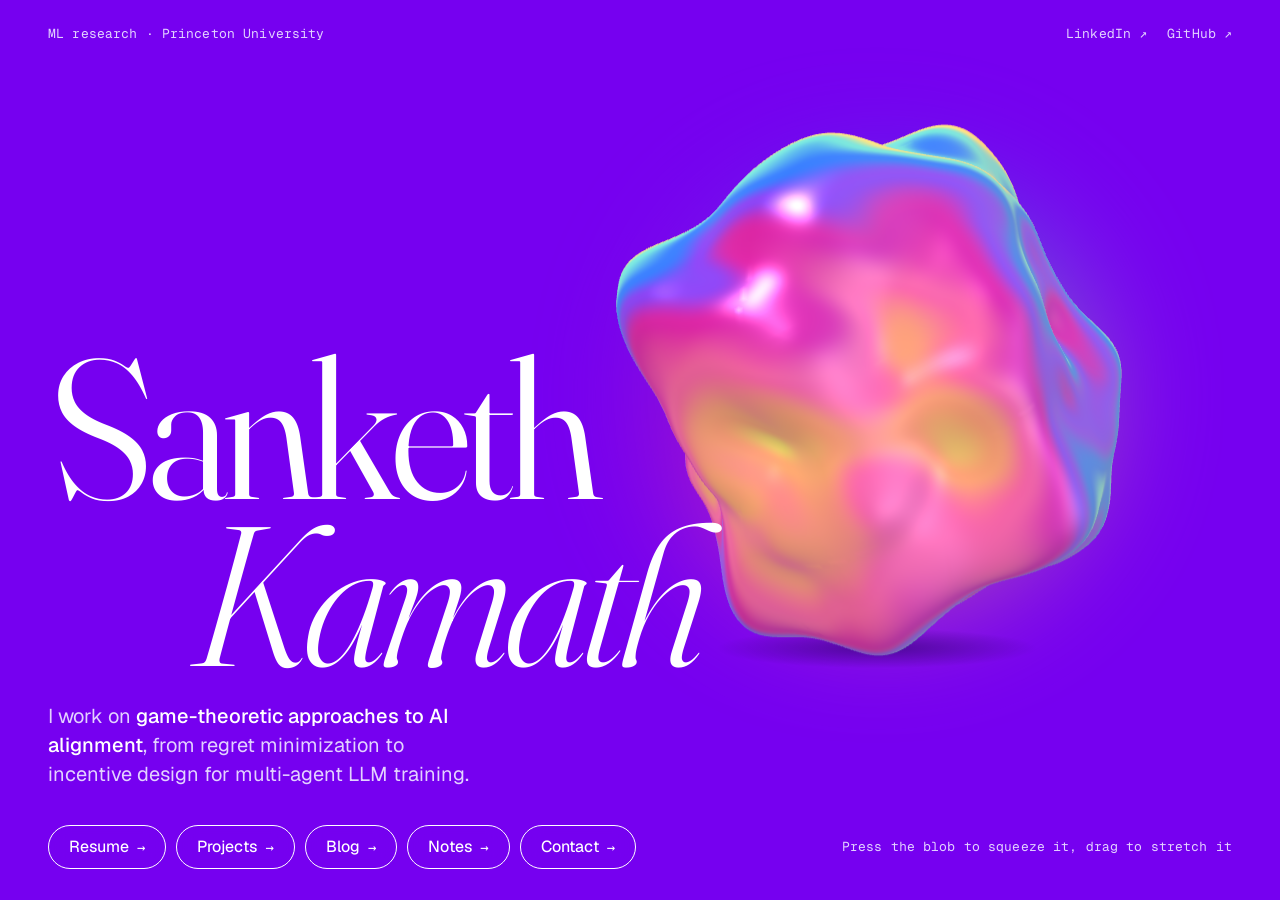
==== commit 1cbb9849: "Use a still of the blob as the header mark and tab icon Replaces the color-wheel dot next to the nam" ====
--- a/index.html
+++ b/index.html
@@ -15,7 +15,8 @@
 <meta property="og:url" content="https://sankethskamath.github.io/">
 <meta property="og:image" content="https://sankethskamath.github.io/assets/og.png">
 <meta name="twitter:card" content="summary_large_image">
-<link rel="icon" href="assets/favicon.svg" type="image/svg+xml">
+<link rel="icon" href="assets/favicon.png" type="image/png">
+<link rel="apple-touch-icon" href="assets/apple-touch-icon.png">
 <link rel="preload" href="assets/fonts/fraunces.woff2" as="font" type="font/woff2" crossorigin>
 <link rel="stylesheet" href="assets/css/site.css">
 </head>
--- a/assets/css/site.css
+++ b/assets/css/site.css
@@ -109,7 +109,7 @@
 }
 .tagline strong { color: var(--ink); font-weight: 500; }
 
-/* The blob's stage: a square the canvas overfills so stretches are not clipped. */
+/* The blob's stage: a square that sets the blob's size and position. */
 .stage {
   position: absolute;
   z-index: 1;
@@ -140,7 +140,8 @@
   background: radial-gradient(closest-side, var(--shadow), transparent);
   z-index: 0;
 }
-#blob { position: absolute; left: -20%; top: -20%; width: 140%; height: 140%; z-index: 1; display: block; pointer-events: none; }
+/* The canvas is far bigger than the blob so that a stretched blob is never cut off at its edge. */
+#blob { position: absolute; left: -60%; top: -60%; width: 220%; height: 220%; z-index: 1; display: block; pointer-events: none; }
 #grab { position: absolute; inset: 16%; border-radius: 50%; z-index: 3; cursor: grab; touch-action: none; }
 #grab.dragging { cursor: grabbing; }
 .fallback {
@@ -212,16 +213,9 @@
 .brand { display: inline-flex; align-items: center; gap: 0.625rem; text-decoration: none; font-family: var(--font-display); font-size: 1.3125rem; letter-spacing: -0.01em; line-height: 1.2; }
 .brand em { font-weight: 300; }
 .brand:hover { color: var(--ink); }
-.orb { box-shadow: 0 0 0 1.5px rgba(255, 255, 255, 0.55); }
-.orb {
-  flex: none;
-  width: 1.125rem;
-  height: 1.125rem;
-  border-radius: 50%;
-  background: radial-gradient(circle at 32% 28%, rgba(255, 255, 255, 0.95) 0%, rgba(255, 255, 255, 0) 38%), var(--blob-gradient);
-  transition: transform 300ms;
-}
-.brand:hover .orb { transform: scale(1.25) rotate(90deg); }
+/* The header mark is a still of the home page blob. */
+.mark { flex: none; display: block; width: 1.75rem; height: 1.75rem; transition: transform 300ms; }
+.brand:hover .mark { transform: scale(1.15) rotate(-12deg); }
 .site-nav { display: flex; flex-wrap: wrap; gap: 0.25rem 1.5rem; font-size: 0.9375rem; }
 .site-nav a { color: var(--muted); text-decoration: none; padding: 0.25rem 0; }
 .site-nav a:hover { color: var(--ink); }
@@ -396,7 +390,7 @@
 
 @media (prefers-reduced-motion: reduce) {
   @view-transition { navigation: none; }
-  .pill, .pill::after, .orb, .btn, .row-title a::after, .download-btn, .download-btn::after { transition: none; }
+  .pill, .pill::after, .mark, .btn, .row-title a::after, .download-btn, .download-btn::after { transition: none; }
 }
 
 /* Printing (and the resume PDF, which is made by printing the resume page):
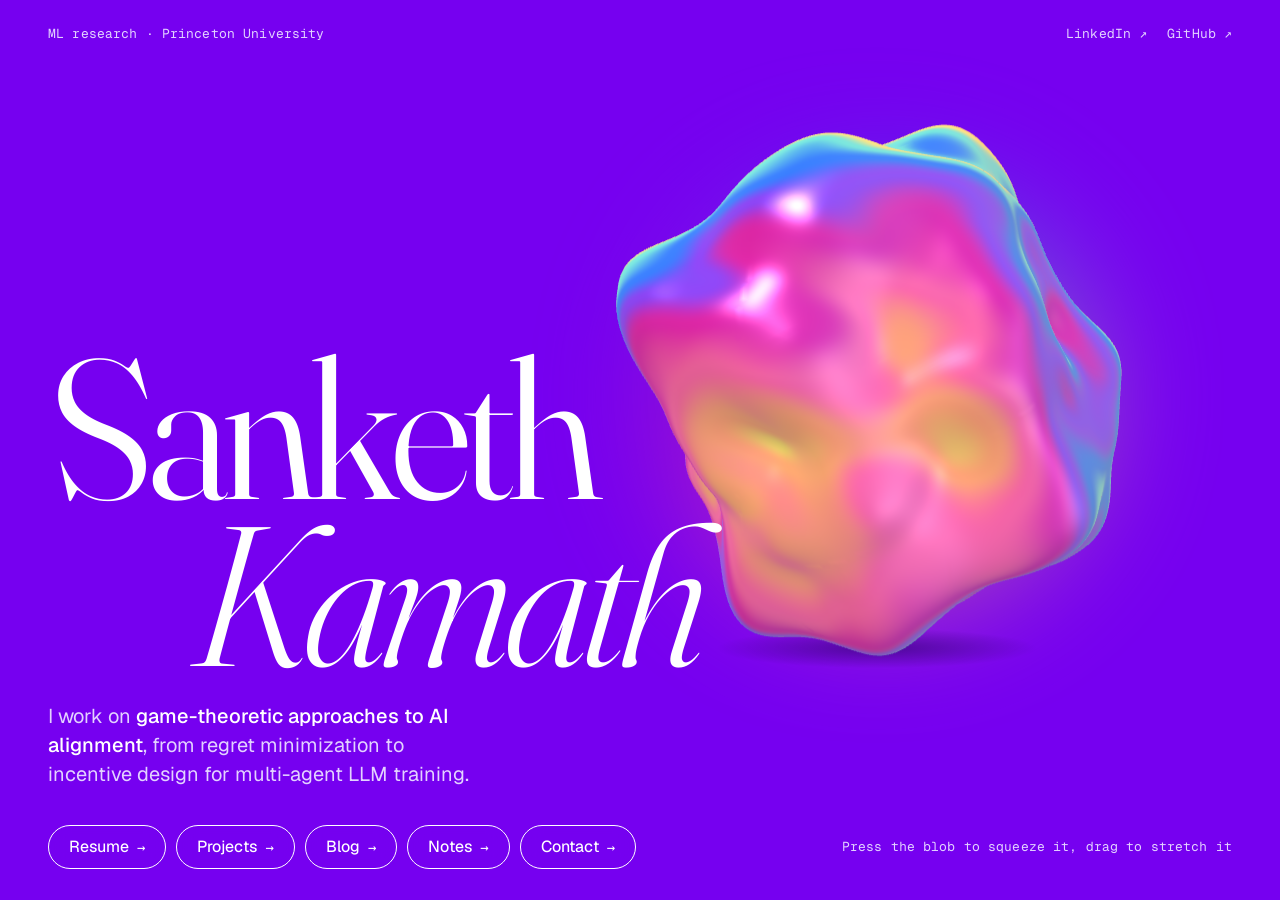
==== commit 922801aa: "Use a 2 by 2 game grid as the header mark and tab icon Replaces the blob still with a small payoff-m" ====
--- a/index.html
+++ b/index.html
@@ -15,7 +15,7 @@
 <meta property="og:url" content="https://sankethskamath.github.io/">
 <meta property="og:image" content="https://sankethskamath.github.io/assets/og.png">
 <meta name="twitter:card" content="summary_large_image">
-<link rel="icon" href="assets/favicon.png" type="image/png">
+<link rel="icon" href="assets/favicon.svg" type="image/svg+xml">
 <link rel="apple-touch-icon" href="assets/apple-touch-icon.png">
 <link rel="preload" href="assets/fonts/fraunces.woff2" as="font" type="font/woff2" crossorigin>
 <link rel="stylesheet" href="assets/css/site.css">
--- a/assets/css/site.css
+++ b/assets/css/site.css
@@ -213,9 +213,10 @@
 .brand { display: inline-flex; align-items: center; gap: 0.625rem; text-decoration: none; font-family: var(--font-display); font-size: 1.3125rem; letter-spacing: -0.01em; line-height: 1.2; }
 .brand em { font-weight: 300; }
 .brand:hover { color: var(--ink); }
-/* The header mark is a still of the home page blob. */
-.mark { flex: none; display: block; width: 1.75rem; height: 1.75rem; transition: transform 300ms; }
-.brand:hover .mark { transform: scale(1.15) rotate(-12deg); }
+/* The header mark: a 2 by 2 payoff matrix, with one cell picked out in the accent color. */
+.mark { flex: none; display: block; width: 1.25rem; height: 1.25rem; transition: transform 300ms; }
+.mark-pick { fill: var(--accent); }
+.brand:hover .mark { transform: rotate(90deg); }
 .site-nav { display: flex; flex-wrap: wrap; gap: 0.25rem 1.5rem; font-size: 0.9375rem; }
 .site-nav a { color: var(--muted); text-decoration: none; padding: 0.25rem 0; }
 .site-nav a:hover { color: var(--ink); }
